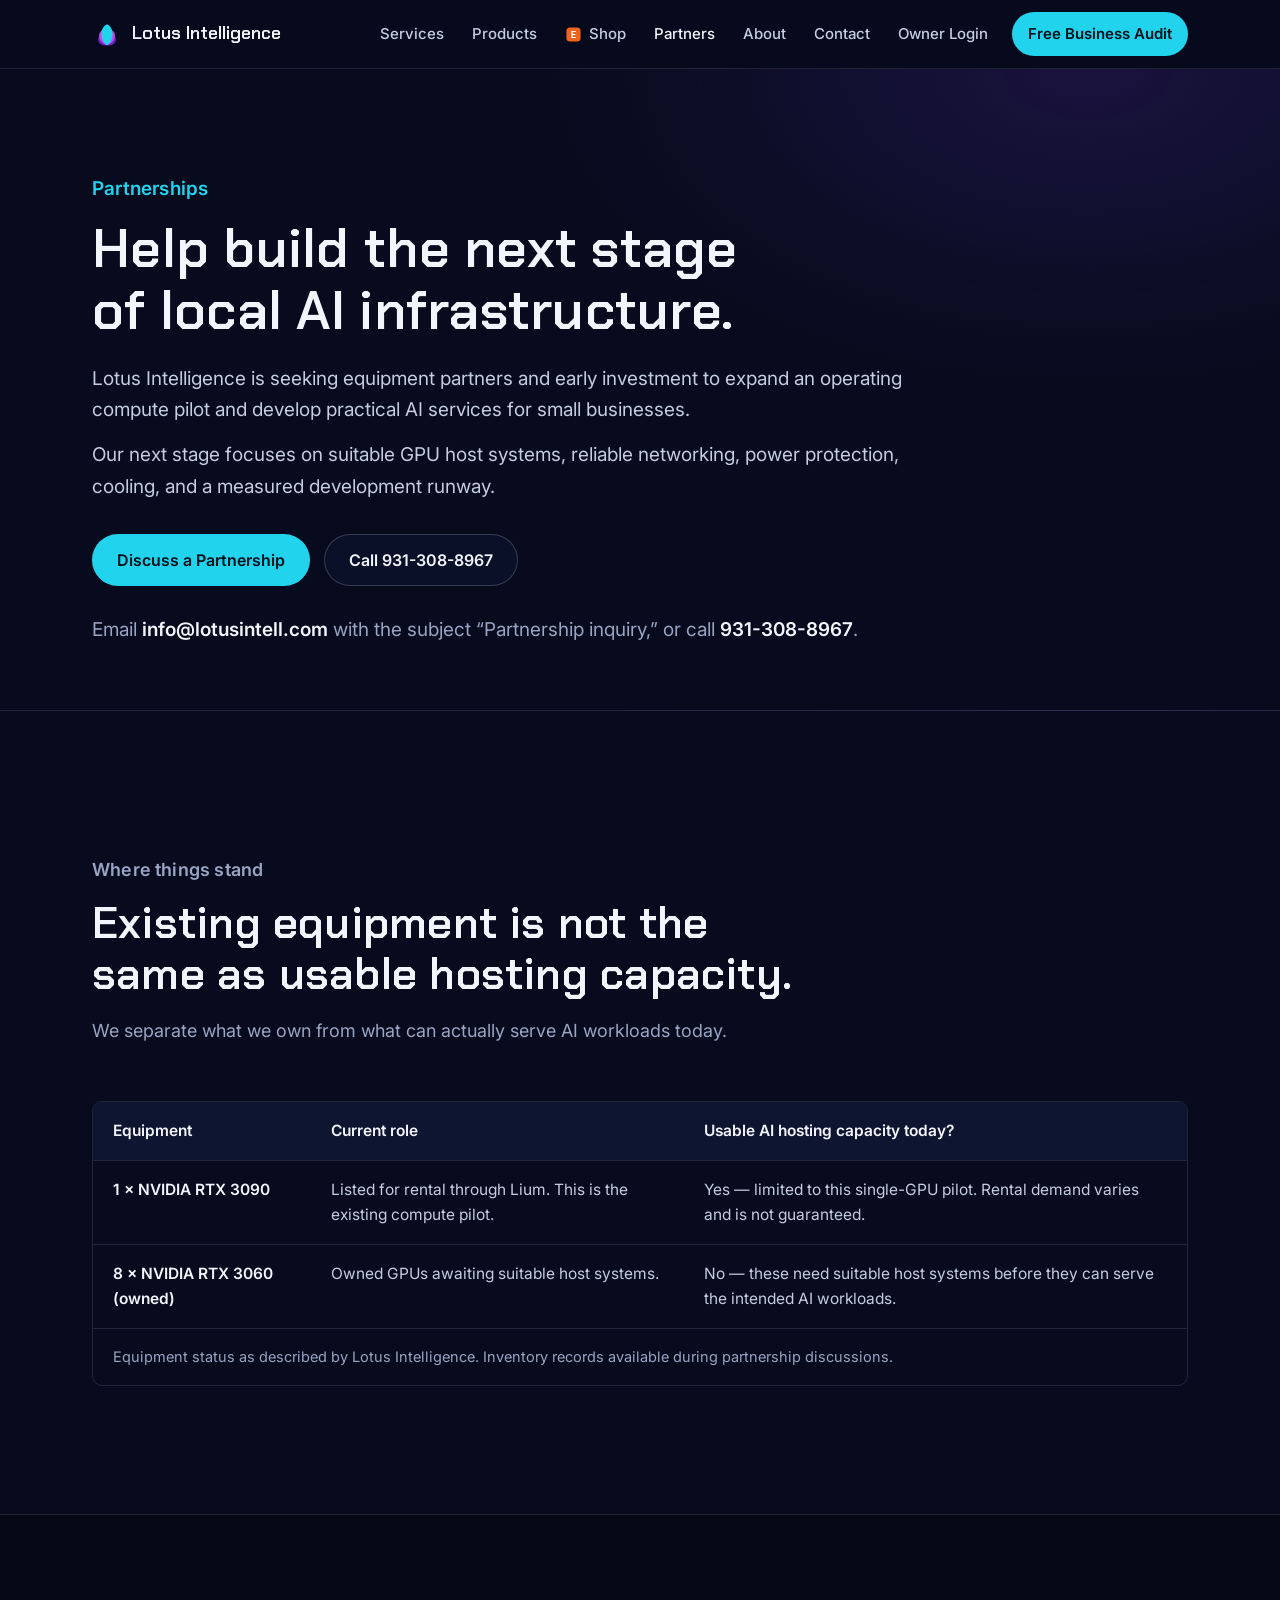
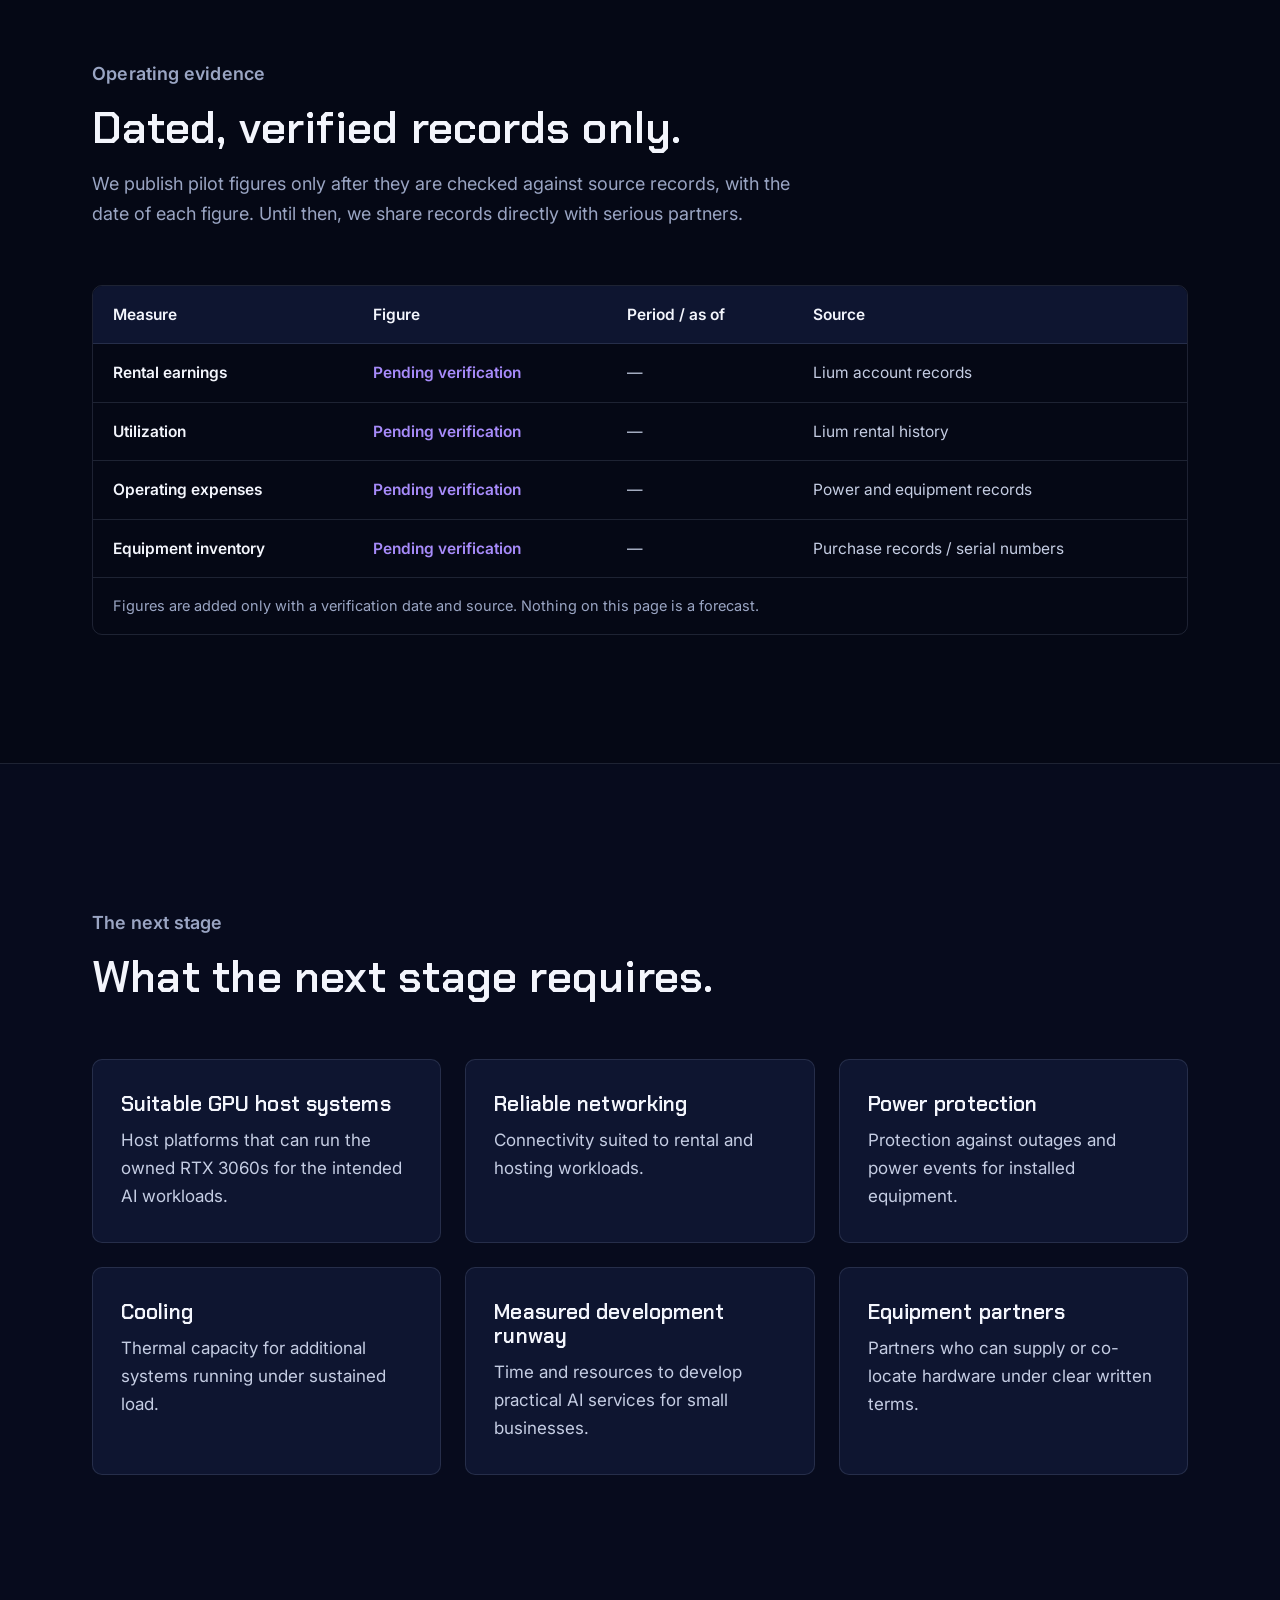
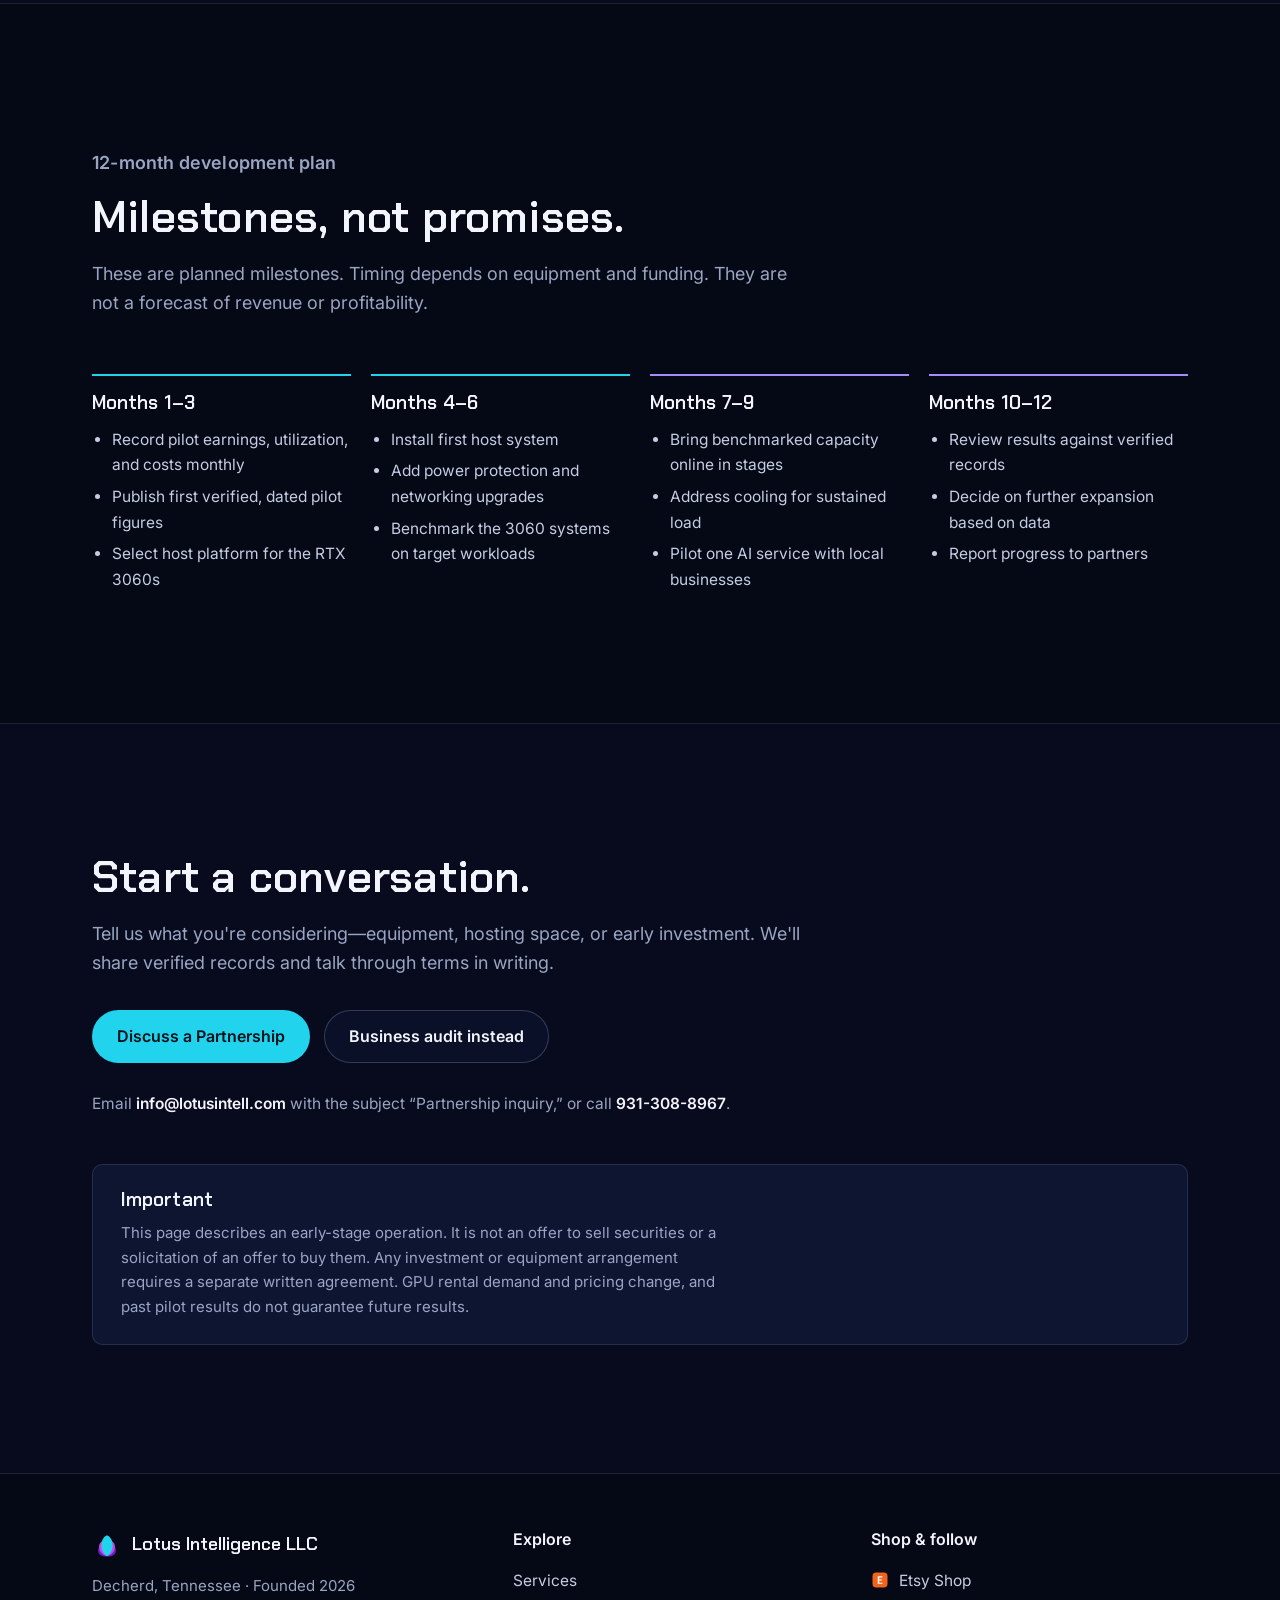
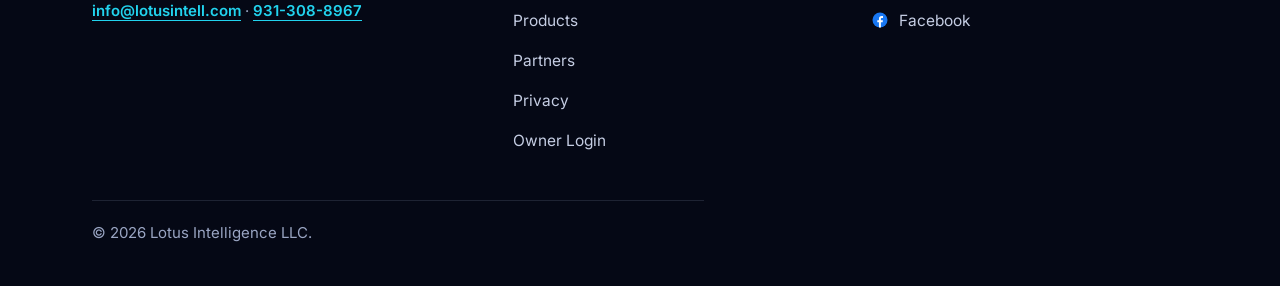
==== partners/index.html @ 81eaef46 "Redesign homepage around 'Local businesses. Connected intelligence.'; add /partners/ - New hero with" ====
<!DOCTYPE html>
<html lang="en" class="no-js">
<head>
<meta charset="UTF-8">
<meta name="viewport" content="width=device-width, initial-scale=1.0">
<title>Partnerships — Lotus Intelligence LLC</title>
<meta name="description" content="Lotus Intelligence is seeking equipment partners and early investment to expand an operating GPU compute pilot and develop practical AI services for small businesses.">
<link rel="canonical" href="https://lotusintell.com/partners/">
<meta name="theme-color" content="#070b1d">
<link rel="preconnect" href="https://fonts.googleapis.com">
<link rel="preconnect" href="https://fonts.gstatic.com" crossorigin>
<link href="https://fonts.googleapis.com/css2?family=Chakra+Petch:wght@500;600&family=Inter:wght@400;500;600&display=swap" rel="stylesheet">
<link rel="stylesheet" href="/assets/site.css">
<script>document.documentElement.classList.remove('no-js');</script>
</head>
<body>
<a class="skip" href="#main">Skip to content</a>
<!-- Icon & brand symbols (decorative; every use is paired with visible text) -->
<svg width="0" height="0" style="position:absolute" aria-hidden="true" focusable="false">
  <defs>
    <symbol id="lotusIconFilled" viewBox="0 0 40 40">
      <g transform="rotate(40 20 35)"><path d="M20,35 C12,31 12,21 20,19 C28,21 28,31 20,35 Z" fill="#6d28d9" opacity="0.85"/></g>
      <g transform="rotate(-40 20 35)"><path d="M20,35 C12,31 12,21 20,19 C28,21 28,31 20,35 Z" fill="#6d28d9" opacity="0.85"/></g>
      <g transform="rotate(18 20 35)"><path d="M20,35 C11,30 11,16 20,14 C29,16 29,30 20,35 Z" fill="#d946ef" opacity="0.92"/></g>
      <g transform="rotate(-18 20 35)"><path d="M20,35 C11,30 11,16 20,14 C29,16 29,30 20,35 Z" fill="#d946ef" opacity="0.92"/></g>
      <path d="M20,35 C10,29 10,11 20,7 C30,11 30,29 20,35 Z" fill="#22d3ee"/>
    </symbol>
    <symbol id="i-etsy" viewBox="0 0 24 24"><rect x="2" y="2" width="20" height="20" rx="5" fill="#F1641E"/><path d="M9 7h6.2v1.6H11v2.6h3.6v1.6H11v2.8h4.3V17H9z" fill="#fff"/></symbol>
    <symbol id="i-facebook" viewBox="0 0 24 24"><circle cx="12" cy="12" r="10" fill="#1877F2"/><path d="M13.2 21.9v-7h2.3l.4-2.7h-2.7v-1.7c0-.8.3-1.3 1.4-1.3H16V6.8c-.3 0-1.1-.1-2-.1-2 0-3.4 1.2-3.4 3.5v2H8.4v2.7h2.2v7z" fill="#fff"/></symbol>
    <symbol id="i-ext" viewBox="0 0 24 24"><path d="M14 4h6v6M20 4l-9 9M18 14v5a1 1 0 0 1-1 1H5a1 1 0 0 1-1-1V7a1 1 0 0 1 1-1h5" fill="none" stroke="currentColor" stroke-width="2" stroke-linecap="round" stroke-linejoin="round"/></symbol>
    <symbol id="i-trades" viewBox="0 0 24 24"><path d="M14.7 6.3a4 4 0 0 0-5.4 5.2L3 17.8 6.2 21l6.3-6.3a4 4 0 0 0 5.2-5.4l-2.6 2.6-2.4-.6-.6-2.4z"/></symbol>
    <symbol id="i-store" viewBox="0 0 24 24"><path d="M3 9l1.5-5h15L21 9M3 9h18M3 9a3 3 0 0 0 6 0 3 3 0 0 0 6 0 3 3 0 0 0 6 0M5 12v8h14v-8M10 20v-5h4v5"/></symbol>
    <symbol id="i-office" viewBox="0 0 24 24"><path d="M4 21V4h11v17M15 9h5v12M2 21h20M8 8h3M8 12h3M8 16h3"/></symbol>
    <symbol id="i-pulse" viewBox="0 0 24 24"><path d="M3 12h4l2-6 4 12 2-6h6"/></symbol>
  </defs>
</svg>

<header class="site-header">
  <div class="wrap nav">
    <a class="brand" href="/" aria-label="Lotus Intelligence home">
      <svg viewBox="0 0 40 40" aria-hidden="true"><use href="#lotusIconFilled"/></svg>
      <span>Lotus Intelligence</span>
    </a>
    <button class="nav-toggle" id="navToggle" type="button" aria-expanded="false" aria-controls="navLinks">
      <svg viewBox="0 0 24 24" aria-hidden="true"><path d="M4 7h16M4 12h16M4 17h16" stroke="currentColor" stroke-width="2" stroke-linecap="round"/></svg>
      <span class="sr-only">Menu</span>
    </button>
    <nav aria-label="Main navigation">
      <ul class="nav-links" id="navLinks">
        <li><a href="/#services">Services</a></li>
        <li><a href="/#products">Products</a></li>
        <li><a href="https://www.etsy.com/shop/LotusIntellTools" target="_blank" rel="noopener noreferrer"><svg aria-hidden="true"><use href="#i-etsy"/></svg>Shop<span class="sr-only"> on Etsy (opens in a new tab)</span></a></li>
        <li><a href="/partners/" aria-current="page">Partners</a></li>
        <li><a href="/#about">About</a></li>
        <li><a href="/#contact">Contact</a></li>
        <li><a href="https://portal.lotusintell.com/app/owner">Owner Login</a></li>
        <li><a class="nav-cta" href="/#contact">Free Business Audit</a></li>
      </ul>
    </nav>
  </div>
</header>

<main id="main">

<section class="page-hero" aria-labelledby="page-title">
  <div class="wrap">
    <p class="kicker">Partnerships</p>
    <h1 id="page-title">Help build the next stage of local AI infrastructure.</h1>
    <p>Lotus Intelligence is seeking equipment partners and early investment to expand an operating compute pilot and develop practical AI services for small businesses.</p>
    <p style="margin-top:14px;">Our next stage focuses on suitable GPU host systems, reliable networking, power protection, cooling, and a measured development runway.</p>
    <div class="hero-ctas">
      <a class="btn btn-primary" href="mailto:info@lotusintell.com?subject=Partnership%20inquiry">Discuss a Partnership</a>
      <a class="btn btn-secondary" href="tel:+19313088967">Call 931-308-8967</a>
    </div>
    <p class="contact-line">Email <strong>info@lotusintell.com</strong> with the subject “Partnership inquiry,” or call <strong>931-308-8967</strong>.</p>
  </div>
</section>

<section aria-labelledby="today-title">
  <div class="wrap">
    <div class="section-head">
      <p class="kicker">Where things stand</p>
      <h2 id="today-title">Existing equipment is not the same as usable hosting capacity.</h2>
      <p>We separate what we own from what can actually serve AI workloads today.</p>
    </div>
    <div class="table-wrap">
      <table>
        <caption>Equipment status as described by Lotus Intelligence. Inventory records available during partnership discussions.</caption>
        <thead>
          <tr><th scope="col">Equipment</th><th scope="col">Current role</th><th scope="col">Usable AI hosting capacity today?</th></tr>
        </thead>
        <tbody>
          <tr>
            <th scope="row">1 × NVIDIA RTX 3090</th>
            <td>Listed for rental through Lium. This is the existing compute pilot.</td>
            <td>Yes — limited to this single-GPU pilot. Rental demand varies and is not guaranteed.</td>
          </tr>
          <tr>
            <th scope="row">8 × NVIDIA RTX 3060 (owned)</th>
            <td>Owned GPUs awaiting suitable host systems.</td>
            <td>No — these need suitable host systems before they can serve the intended AI workloads.</td>
          </tr>
        </tbody>
      </table>
    </div>
  </div>
</section>

<section class="structure" aria-labelledby="evidence-title">
  <div class="wrap">
    <div class="section-head">
      <p class="kicker">Operating evidence</p>
      <h2 id="evidence-title">Dated, verified records only.</h2>
      <p>We publish pilot figures only after they are checked against source records, with the date of each figure. Until then, we share records directly with serious partners.</p>
    </div>
    <div class="table-wrap">
      <table>
        <caption>Figures are added only with a verification date and source. Nothing on this page is a forecast.</caption>
        <thead>
          <tr><th scope="col">Measure</th><th scope="col">Figure</th><th scope="col">Period / as of</th><th scope="col">Source</th></tr>
        </thead>
        <tbody>
          <!-- CJ: replace each "Pending verification" with a figure ONLY after checking it against the source record. Include the date. -->
          <tr><th scope="row">Rental earnings</th><td class="pending">Pending verification</td><td>—</td><td>Lium account records</td></tr>
          <tr><th scope="row">Utilization</th><td class="pending">Pending verification</td><td>—</td><td>Lium rental history</td></tr>
          <tr><th scope="row">Operating expenses</th><td class="pending">Pending verification</td><td>—</td><td>Power and equipment records</td></tr>
          <tr><th scope="row">Equipment inventory</th><td class="pending">Pending verification</td><td>—</td><td>Purchase records / serial numbers</td></tr>
        </tbody>
      </table>
    </div>
  </div>
</section>

<section aria-labelledby="needs-title">
  <div class="wrap">
    <div class="section-head">
      <p class="kicker">The next stage</p>
      <h2 id="needs-title">What the next stage requires.</h2>
    </div>
    <div class="grid-3">
      <article class="card"><h3>Suitable GPU host systems</h3><p>Host platforms that can run the owned RTX 3060s for the intended AI workloads.</p></article>
      <article class="card"><h3>Reliable networking</h3><p>Connectivity suited to rental and hosting workloads.</p></article>
      <article class="card"><h3>Power protection</h3><p>Protection against outages and power events for installed equipment.</p></article>
      <article class="card"><h3>Cooling</h3><p>Thermal capacity for additional systems running under sustained load.</p></article>
      <article class="card"><h3>Measured development runway</h3><p>Time and resources to develop practical AI services for small businesses.</p></article>
      <article class="card"><h3>Equipment partners</h3><p>Partners who can supply or co-locate hardware under clear written terms.</p></article>
    </div>
  </div>
</section>

<section class="structure" aria-labelledby="plan-title">
  <div class="wrap">
    <div class="section-head">
      <p class="kicker">12-month development plan</p>
      <h2 id="plan-title">Milestones, not promises.</h2>
      <p>These are planned milestones. Timing depends on equipment and funding. They are not a forecast of revenue or profitability.</p>
    </div>
    <ol class="milestones">
      <li><h3>Months 1–3</h3><ul><li>Record pilot earnings, utilization, and costs monthly</li><li>Publish first verified, dated pilot figures</li><li>Select host platform for the RTX 3060s</li></ul></li>
      <li><h3>Months 4–6</h3><ul><li>Install first host system</li><li>Add power protection and networking upgrades</li><li>Benchmark the 3060 systems on target workloads</li></ul></li>
      <li><h3>Months 7–9</h3><ul><li>Bring benchmarked capacity online in stages</li><li>Address cooling for sustained load</li><li>Pilot one AI service with local businesses</li></ul></li>
      <li><h3>Months 10–12</h3><ul><li>Review results against verified records</li><li>Decide on further expansion based on data</li><li>Report progress to partners</li></ul></li>
    </ol>
  </div>
</section>

<section aria-labelledby="talk-title">
  <div class="wrap">
    <div class="section-head" style="margin-bottom:32px;">
      <h2 id="talk-title">Start a conversation.</h2>
      <p>Tell us what you're considering—equipment, hosting space, or early investment. We'll share verified records and talk through terms in writing.</p>
    </div>
    <div class="hero-ctas">
      <a class="btn btn-primary" href="mailto:info@lotusintell.com?subject=Partnership%20inquiry">Discuss a Partnership</a>
      <a class="btn btn-secondary" href="/#contact">Business audit instead</a>
    </div>
    <p class="contact-line">Email <strong>info@lotusintell.com</strong> with the subject “Partnership inquiry,” or call <strong>931-308-8967</strong>.</p>
    <div class="disclaimer" style="margin-top:48px;">
      <h2>Important</h2>
      <p>This page describes an early-stage operation. It is not an offer to sell securities or a solicitation of an offer to buy them. Any investment or equipment arrangement requires a separate written agreement. GPU rental demand and pricing change, and past pilot results do not guarantee future results.</p>
    </div>
  </div>
</section>

</main>

<footer class="site-footer">
  <div class="wrap">
    <div class="footer-grid">
      <div>
        <a class="brand" href="/"><svg viewBox="0 0 40 40" aria-hidden="true"><use href="#lotusIconFilled"/></svg><span>Lotus Intelligence LLC</span></a>
        <p style="margin-top:14px;">Decherd, Tennessee · Founded 2026</p>
        <p><a href="mailto:info@lotusintell.com" class="text-link">info@lotusintell.com</a> · <a href="tel:+19313088967" class="text-link">931-308-8967</a></p>
      </div>
      <nav aria-labelledby="footer-explore">
        <h2 id="footer-explore">Explore</h2>
        <ul>
          <li><a href="/#services">Services</a></li>
          <li><a href="/products/">Products</a></li>
          <li><a href="/partners/">Partners</a></li>
          <li><a href="/privacy">Privacy</a></li>
          <li><a href="https://portal.lotusintell.com/app/owner">Owner Login</a></li>
        </ul>
      </nav>
      <nav aria-labelledby="footer-follow">
        <h2 id="footer-follow">Shop &amp; follow</h2>
        <ul>
          <li><a href="https://www.etsy.com/shop/LotusIntellTools" target="_blank" rel="noopener noreferrer"><svg aria-hidden="true"><use href="#i-etsy"/></svg>Etsy Shop<span class="sr-only"> (opens in a new tab)</span></a></li>
          <li><a href="https://www.facebook.com/profile.php?id=61593342792239" target="_blank" rel="noopener noreferrer"><svg aria-hidden="true"><use href="#i-facebook"/></svg>Facebook<span class="sr-only"> (opens in a new tab)</span></a></li>
        </ul>
      </nav>
    </div>
    <p class="footer-base">© 2026 Lotus Intelligence LLC.</p>
  </div>
</footer>

<script src="/assets/site.js" defer></script>
</body>
</html>
---- assets/site.css ----
/* Lotus Intelligence — shared styles for the 2026-11 "Connected intelligence" redesign.
   Used by / and /partners/. Other pages keep their own styles. */

:root{
  --bg:        #070b1d;   /* midnight navy */
  --bg-deep:   #050815;
  --panel:     #0e1530;
  --panel-2:   #121b3b;
  --line:      rgba(185,198,235,0.14);
  --line-2:    rgba(185,198,235,0.24);
  --white:     #f3f5fc;
  --text:      #c5cde3;
  --muted:     #9aa5c3;   /* >= 4.5:1 on --bg */
  --cyan:      #22d3ee;
  --cyan-soft: rgba(34,211,238,0.55);
  --violet:    #a78bfa;
  --violet-d:  #7c3aed;
  --ok:        #34d399;
  --err:       #fca5a5;

  --display: 'Chakra Petch', system-ui, sans-serif;
  --body: 'Inter', system-ui, -apple-system, 'Segoe UI', sans-serif;
  --radius: 10px;
  --wrap: 1160px;
  color-scheme: dark;
}

*,*::before,*::after{box-sizing:border-box;}
*{margin:0; padding:0;}
html{scroll-behavior:smooth; -webkit-text-size-adjust:100%;}
@media (prefers-reduced-motion: reduce){ html{scroll-behavior:auto;} }
body{
  background:var(--bg); color:var(--text); font-family:var(--body);
  font-size:17px; line-height:1.65; -webkit-font-smoothing:antialiased; overflow-x:hidden;
}
img,svg{display:block; max-width:100%;}
a{color:inherit;}
h1,h2,h3{font-family:var(--display); color:var(--white); font-weight:600; line-height:1.15; letter-spacing:0.005em;}
h2{font-size:clamp(30px,4vw,44px);}
h3{font-size:21px;}
p{max-width:68ch;}
::selection{background:var(--violet-d); color:#fff;}

.wrap{max-width:var(--wrap); margin:0 auto; padding:0 32px;}
@media (max-width:720px){ .wrap{padding:0 20px;} body{font-size:16px;} }
section{padding:128px 0; position:relative;}
@media (max-width:720px){ section{padding:88px 0;} }
.anchor{display:block; height:0;}
section, .anchor, [id]{scroll-margin-top:84px;}

.sr-only{position:absolute!important; width:1px; height:1px; padding:0; margin:-1px; overflow:hidden; clip:rect(0,0,0,0); white-space:nowrap; border:0;}
.skip{position:absolute; left:16px; top:-60px; z-index:200; background:var(--white); color:var(--bg); padding:12px 18px; border-radius:8px; font-weight:600; text-decoration:none;}
.skip:focus{top:12px;}

/* Visible keyboard focus everywhere */
:focus-visible{outline:2px solid var(--cyan); outline-offset:3px; border-radius:4px;}

.kicker{font-size:15px; font-weight:600; color:var(--cyan); margin-bottom:14px; letter-spacing:0.01em;}
.section-head{max-width:720px; margin-bottom:56px;}
.section-head p{color:var(--muted); margin-top:16px; font-size:18px;}

/* ---------- Buttons & links ---------- */
.btn{
  display:inline-flex; align-items:center; justify-content:center; gap:10px;
  min-height:48px; padding:12px 24px; border-radius:999px; font-weight:600; font-size:16px;
  text-decoration:none; cursor:pointer; border:1px solid transparent; font-family:var(--body);
  transition:background-color .2s, border-color .2s, color .2s, transform .2s;
}
.btn-primary{background:var(--cyan); color:#04121a;}
.btn-primary:hover{background:#67e8f9;}
.btn-secondary{border-color:var(--line-2); color:var(--white); background:rgba(14,21,48,0.6);}
.btn-secondary:hover{border-color:var(--violet); color:#fff;}
.btn svg{width:20px; height:20px; flex-shrink:0;}
.text-link{color:var(--cyan); font-weight:600; text-underline-offset:4px;}
.text-link:hover{color:#67e8f9;}

/* ---------- Header ---------- */
.site-header{position:sticky; top:0; z-index:100; background:rgba(7,11,29,0.88); backdrop-filter:blur(12px); border-bottom:1px solid var(--line);}
.nav{display:flex; align-items:center; justify-content:space-between; gap:20px; min-height:68px;}
.brand{display:flex; align-items:center; gap:10px; text-decoration:none; color:var(--white); font-family:var(--display); font-size:18px; font-weight:600;}
.brand svg{width:30px; height:30px;}
.nav-links{display:flex; align-items:center; gap:4px; list-style:none;}
.nav-links a{display:inline-flex; align-items:center; gap:7px; min-height:44px; padding:8px 12px; border-radius:8px; color:var(--text); text-decoration:none; font-size:15px; font-weight:500;}
.nav-links a:hover{color:var(--white); background:rgba(185,198,235,0.07);}
.nav-links a[aria-current="page"]{color:var(--white);}
.nav-links svg{width:17px; height:17px;}
.nav-links .nav-cta{background:var(--cyan); color:#04121a; margin-left:8px; padding:8px 16px; border-radius:999px; font-weight:600;}
.nav-links .nav-cta:hover{background:#67e8f9; color:#04121a;}
.nav-toggle{display:none; align-items:center; justify-content:center; width:48px; height:48px; background:none; border:1px solid var(--line-2); border-radius:10px; color:var(--white); cursor:pointer;}
.nav-toggle svg{width:22px; height:22px;}
@media (max-width:1120px){
  .nav{gap:0;}
  .nav-toggle{display:inline-flex; margin-left:auto;}
  .nav-links{display:none; position:absolute; left:0; right:0; top:100%; flex-direction:column; align-items:stretch; gap:2px; padding:12px 20px 20px; background:var(--bg); border-bottom:1px solid var(--line);}
  .nav-links.open{display:flex;}
  .nav-links a{padding:12px 12px; font-size:17px;}
  .nav-links .nav-cta{margin:8px 0 0; justify-content:center;}
  /* No-JS fallback: show the menu inline so every link stays reachable */
  .no-js .nav{flex-wrap:wrap; padding-bottom:10px;}
  .no-js .nav-links{display:flex; position:static; flex-direction:row; flex-wrap:wrap; padding:0; border:0; background:none;}
  .no-js .nav-toggle{display:none;}
}

/* ---------- Hero ---------- */
.hero{padding:0; min-height:min(88vh,56vw,860px); display:flex; align-items:center; overflow:hidden; isolation:isolate;}
.hero-art{position:absolute; inset:0; z-index:-2;}
.hero-art img{width:100%; height:100%; object-fit:cover; object-position:85% 50%;}
.hero > .wrap{width:100%;}
.hero::after{ /* readability scrim, independent of the artwork */
  content:''; position:absolute; inset:0; z-index:-1;
  background:linear-gradient(90deg, rgba(7,11,29,0.97) 0%, rgba(7,11,29,0.9) 34%, rgba(7,11,29,0.55) 50%, rgba(7,11,29,0) 68%),
             linear-gradient(0deg, var(--bg) 0%, rgba(7,11,29,0) 22%);
}
.hero-content{padding:120px 0 110px; max-width:560px;}
.hero .kicker{color:var(--text); font-weight:500;}
.hero h1{font-size:clamp(40px,4.8vw,62px); margin-bottom:24px;}
.hero h1 span{display:block;}
.hero h1 .accent{color:var(--cyan);}
.hero .lead{font-size:19px; color:var(--text); margin-bottom:36px; max-width:500px;}
.hero-ctas{display:flex; flex-wrap:wrap; gap:14px; margin-bottom:28px;}
.hero .support{color:var(--muted); font-size:15px;}
.art-note{position:absolute; right:20px; bottom:14px; font-size:12.5px; color:rgba(197,205,227,0.75);}
@media (max-width:820px){
  .hero{flex-direction:column; align-items:stretch; min-height:0;}
  .hero-art{position:relative; height:52vw; min-height:220px; order:-1;}
  .hero-art img{object-position:72% 50%;}
  .hero::after{background:linear-gradient(0deg, var(--bg) 0%, rgba(7,11,29,0) 40%); top:0; bottom:auto; height:52vw; min-height:220px;}
  .hero-content{padding:24px 0 72px;}
  .art-note{top:calc(max(52vw,220px) - 30px); bottom:auto;}
}

/* ---------- Connected business experience ---------- */
.connected{background:linear-gradient(180deg, var(--bg) 0%, var(--bg-deep) 50%, var(--bg) 100%);}
.example-note{display:inline-flex; gap:8px; align-items:center; font-size:14.5px; color:var(--muted); border:1px solid var(--line); border-radius:999px; padding:6px 14px; margin-top:18px;}
.connected-grid{display:grid; grid-template-columns:1.05fr 0.95fr; gap:64px; align-items:start;}
.net-wrap{position:sticky; top:calc(50vh - 260px);}
.net{width:100%; max-width:560px; margin:0 auto; height:auto;}
.net .track{fill:none; stroke:rgba(34,211,238,0.12); stroke-width:2;}
.net .link{fill:none; stroke:var(--cyan); stroke-width:2.5; stroke-linecap:round; stroke-dasharray:1; stroke-dashoffset:0; opacity:.7;}
.net .ring-link{stroke:var(--violet); stroke-dasharray:1; opacity:.55;}
.net .node-bg{fill:var(--panel-2); stroke:var(--cyan-soft); stroke-width:2;}
.net .node-icon{fill:none; stroke:var(--white); stroke-width:2; stroke-linecap:round; stroke-linejoin:round;}
.net .node-label{fill:var(--text); font-family:var(--body); font-size:15px; font-weight:500; text-anchor:middle;}
.net .hub-bg{fill:#0b1230; stroke:var(--violet); stroke-width:2;}
.net .spark{fill:#e0fbff; opacity:0;}
.net-caption{text-align:center; color:var(--muted); font-size:14px; margin-top:14px;}

.steps{list-style:none; position:relative;}
.step{min-height:62vh; display:flex; flex-direction:column; justify-content:center; padding:24px 0;}
.step:first-child{min-height:44vh;}
.step:last-child{min-height:56vh;}
.step-node{display:none;}
.step-service{display:block; font-size:14.5px; font-weight:600; color:var(--violet); margin-bottom:8px;}
.step h3{font-size:clamp(24px,2.6vw,32px); margin-bottom:12px;}
.step p{color:var(--text); font-size:18px;}
.step-body{transition:opacity .6s ease, transform .6s ease;}

/* Animated state — only applied when JS runs AND reduced motion is not requested.
   Without the .anim class every connection, node and description is shown complete. */
.anim .net .link{stroke-dashoffset:1; transition:stroke-dashoffset .9s cubic-bezier(.45,.05,.3,1);}
.anim .net .is-on .link{stroke-dashoffset:0;}
.anim .net .node-bg{stroke:rgba(185,198,235,0.28); fill:var(--panel); transition:stroke .5s ease .75s, fill .5s ease .75s;}
.anim .net .node-icon{stroke:var(--muted); transition:stroke .5s ease .75s;}
.anim .net .is-on .node-bg{stroke:var(--cyan); fill:var(--panel-2);}
.anim .net .is-on .node-icon{stroke:var(--white);}
.anim .step .step-body{opacity:.18; transform:translateY(18px); transition-delay:.15s;}
.anim .step.is-on .step-body{opacity:1; transform:none;}

@media (max-width:900px){
  .connected-grid{grid-template-columns:1fr; gap:0;}
  .net-wrap{display:none;}
  .steps{padding-left:58px; margin-top:8px;}
  .steps::before{ /* the hub */
    content:''; position:absolute; left:6px; top:-6px; width:30px; height:30px; border-radius:50%;
    background:#0b1230 url("data:image/svg+xml,%3Csvg xmlns='http://www.w3.org/2000/svg' viewBox='0 0 40 40'%3E%3Cpath d='M20,35 C10,29 10,11 20,7 C30,11 30,29 20,35 Z' fill='%2322d3ee'/%3E%3C/svg%3E") center/16px no-repeat;
    border:2px solid var(--violet);
  }
  .step, .step:first-child, .step:last-child{min-height:0; padding:40px 0 40px; position:relative;}
  .step::before{ /* vertical connection */
    content:''; position:absolute; left:-37px; top:0; bottom:0; width:2px; background:var(--cyan); opacity:.7; transform-origin:top;
  }
  .step-node{display:flex; position:absolute; left:-56px; top:40px; width:40px; height:40px; border-radius:50%; align-items:center; justify-content:center; background:var(--panel-2); border:2px solid var(--cyan);}
  .step-node svg{width:20px; height:20px; fill:none; stroke:var(--white); stroke-width:2; stroke-linecap:round; stroke-linejoin:round;}
  .anim .step::before{transform:scaleY(0); transition:transform .8s ease;}
  .anim .step.is-on::before{transform:scaleY(1);}
  .anim .step-node{border-color:rgba(185,198,235,0.28); transition:border-color .4s ease .5s;}
  .anim .step.is-on .step-node{border-color:var(--cyan);}
}

/* ---------- Cards & grids ---------- */
.grid-4{display:grid; grid-template-columns:repeat(4,1fr); gap:20px;}
.grid-3{display:grid; grid-template-columns:repeat(3,1fr); gap:24px;}
.grid-2{display:grid; grid-template-columns:repeat(2,1fr); gap:24px;}
@media (max-width:1000px){ .grid-4{grid-template-columns:repeat(2,1fr);} .grid-3{grid-template-columns:1fr;} }
@media (max-width:640px){ .grid-4, .grid-2{grid-template-columns:1fr;} }
.card{background:var(--panel); border:1px solid var(--line); border-radius:var(--radius); padding:32px 28px;}
.card h3{margin-bottom:10px;}
.card p{color:var(--text);}
.card ul{list-style:none; margin-top:16px; color:var(--text); font-size:15.5px;}
.card li{padding:6px 0 6px 20px; position:relative;}
.card li::before{content:''; position:absolute; left:2px; top:16px; width:8px; height:2px; background:var(--cyan);}
.card .meta{margin-top:20px; padding-top:16px; border-top:1px solid var(--line); color:var(--muted); font-size:14.5px;}
.status{display:inline-block; align-self:flex-start; font-size:13.5px; font-weight:600; border-radius:999px; padding:4px 12px; margin-bottom:16px; border:1px solid;}
.status.now{color:var(--ok); border-color:rgba(52,211,153,0.45);}
.status.pilot{color:var(--cyan); border-color:rgba(34,211,238,0.45);}
.status.dev{color:var(--violet); border-color:rgba(167,139,250,0.45);}
.card .actions{display:flex; flex-wrap:wrap; gap:12px; margin-top:24px;}

/* ---------- Structure band ---------- */
.structure{background:var(--bg-deep); border-top:1px solid var(--line); border-bottom:1px solid var(--line);}

/* ---------- Products ---------- */
.product-card{display:flex; flex-direction:column;}
.product-card .actions{margin-top:auto; padding-top:24px;}
.chips{display:flex; flex-wrap:wrap; gap:8px; margin-top:18px;}
.chip{font-size:14px; color:var(--text); border:1px solid var(--line-2); border-radius:999px; padding:4px 12px;}

/* ---------- LotiE ---------- */
.lotie-grid{display:grid; grid-template-columns:0.8fr 1.2fr; gap:64px; align-items:center;}
@media (max-width:900px){ .lotie-grid{grid-template-columns:1fr; gap:36px;} }
.lotie-mark{width:220px; height:220px; margin:0 auto; border-radius:50%; border:1px solid rgba(167,139,250,0.4); display:flex; align-items:center; justify-content:center; background:radial-gradient(circle at 50% 45%, rgba(124,58,237,0.28), rgba(7,11,29,0) 70%);}
.lotie-mark svg{width:96px; height:96px;}
.cap-list{list-style:none; display:grid; grid-template-columns:1fr 1fr; gap:16px; margin-top:28px;}
@media (max-width:600px){ .cap-list{grid-template-columns:1fr;} }
.cap-list li{border:1px solid var(--line); border-radius:var(--radius); padding:18px 20px; background:var(--panel);}
.cap-list b{display:block; color:var(--white); font-size:16.5px; margin-bottom:4px;}
.cap-list span{color:var(--text); font-size:15.5px;}
.fine{color:var(--muted); font-size:15px; margin-top:20px;}

/* ---------- About ---------- */
.about-grid{display:grid; grid-template-columns:1fr 1fr; gap:64px; align-items:start;}
@media (max-width:900px){ .about-grid{grid-template-columns:1fr; gap:24px;} }
.about-grid p{margin-bottom:18px;}
.facts{display:grid; grid-template-columns:repeat(3,1fr); gap:20px; margin-top:28px; list-style:none;}
.facts li{border-top:1px solid var(--line-2); padding-top:12px;}
.facts b{display:block; color:var(--white); font-family:var(--display); font-size:22px;}
.facts span{color:var(--muted); font-size:14.5px;}

/* ---------- Partner band ---------- */
.partner-band{background:linear-gradient(135deg, #0c1233 0%, #120f36 60%, #0b1230 100%); border-top:1px solid var(--line); border-bottom:1px solid var(--line);}
.partner-band .wrap{display:grid; grid-template-columns:1.3fr 0.7fr; gap:48px; align-items:center;}
@media (max-width:900px){ .partner-band .wrap{grid-template-columns:1fr; gap:28px;} }
.partner-band p{margin-top:16px;}

/* ---------- Contact / form (form markup & behavior unchanged from v8) ---------- */
.contact-grid{display:grid; grid-template-columns:1.5fr 0.8fr; gap:56px; align-items:start;}
@media (max-width:960px){ .contact-grid{grid-template-columns:1fr;} }
.audit-form fieldset{border:none; margin:0 0 32px;}
.audit-form legend{color:var(--white); font-family:var(--display); font-size:19px; font-weight:600; width:100%; padding-bottom:10px; margin-bottom:18px; border-bottom:1px solid var(--line);}
.audit-form legend .optional{font-family:var(--body); font-size:14.5px;}
.field{margin-bottom:18px;}
.field label{display:block; font-size:15px; font-weight:500; color:var(--white); margin-bottom:8px;}
.field .optional, .optional{color:var(--muted); font-weight:400;}
.field input, .field textarea{width:100%; min-height:48px; background:var(--panel); border:1px solid var(--line-2); border-radius:8px; color:var(--white); padding:12px 14px; font:16px var(--body);}
.field input:focus-visible, .field textarea:focus-visible{outline:2px solid var(--cyan); outline-offset:1px; border-color:var(--cyan);}
.field-grid{display:grid; grid-template-columns:1fr 1fr; gap:0 20px;}
@media (max-width:600px){ .field-grid{grid-template-columns:1fr;} }
.check-grid{display:grid; grid-template-columns:1fr 1fr; gap:4px 20px;}
@media (max-width:600px){ .check-grid{grid-template-columns:1fr;} }
.check-item{display:flex; align-items:center; gap:12px; min-height:44px; font-size:15.5px; cursor:pointer;}
.check-item input, .consent-box input{width:20px; height:20px; accent-color:var(--cyan); flex-shrink:0;}
.consent-box{border:1px solid var(--line-2); background:var(--panel); border-radius:var(--radius); padding:18px 20px;}
.consent-box label{display:flex; gap:14px; align-items:flex-start; font-size:15px; cursor:pointer;}
.consent-box input{margin-top:3px;}
.fine-print{font-size:13.5px; line-height:1.6; color:var(--muted); margin-top:16px;}
.form-actions{display:flex; gap:14px; flex-wrap:wrap; align-items:center;}
.field-note{margin-top:16px; font-size:15.5px; font-weight:500; min-height:1.6em;}
.field-note.is-ok{color:var(--ok);}
.field-note.is-err{color:var(--err);}
.field-note.is-busy{color:var(--muted);}
.print-signature{display:none;}

.contact-card{background:var(--panel); border:1px solid var(--line); border-radius:var(--radius); padding:28px; position:sticky; top:96px;}
.contact-card h3{margin-bottom:18px;}
.info-line{display:flex; gap:14px; margin-bottom:18px;}
.info-line svg{width:20px; height:20px; flex-shrink:0; margin-top:3px; color:var(--cyan);}
.info-line b{display:block; color:var(--white); font-size:15.5px;}
.info-line span, .info-line a{font-size:15.5px; color:var(--text);}
.social-link{display:flex; align-items:center; gap:12px; min-height:48px; margin-top:8px; padding:10px 16px; border:1px solid var(--line-2); border-radius:999px; text-decoration:none; color:var(--white); font-weight:600; font-size:15.5px;}
.social-link:hover{border-color:var(--cyan);}
.social-link svg{width:22px; height:22px; flex-shrink:0;}

/* ---------- Footer ---------- */
.site-footer{background:var(--bg-deep); border-top:1px solid var(--line); padding:56px 0 40px;}
.footer-grid{display:grid; grid-template-columns:1.2fr 1fr 1fr; gap:40px;}
@media (max-width:820px){ .footer-grid{grid-template-columns:1fr;} }
.site-footer h2{font-size:16px; color:var(--white); margin-bottom:12px; font-family:var(--body); font-weight:600;}
.site-footer ul{list-style:none;}
.site-footer li a{display:inline-flex; align-items:center; gap:10px; min-height:40px; color:var(--text); text-decoration:none; font-size:15.5px;}
.site-footer li a:hover{color:var(--white); text-decoration:underline; text-underline-offset:4px;}
.site-footer li svg{width:18px; height:18px;}
.site-footer p{color:var(--muted); font-size:15px;}
.footer-base{margin-top:40px; padding-top:20px; border-top:1px solid var(--line); color:var(--muted); font-size:14px;}

/* ---------- Partner page ---------- */
.page-hero{padding:104px 0 64px; border-bottom:1px solid var(--line); background:radial-gradient(ellipse 60% 70% at 85% 0%, rgba(124,58,237,0.16), transparent 70%), var(--bg);}
.page-hero h1{font-size:clamp(34px,4.6vw,54px); max-width:20ch; margin-bottom:20px;}
.page-hero p{font-size:19px;}
.page-hero .hero-ctas{margin-top:32px;}
.contact-line{color:var(--muted); font-size:15.5px; margin-top:18px;}
.contact-line strong{color:var(--white); font-weight:600; user-select:all;}
.table-wrap{overflow-x:auto; border:1px solid var(--line); border-radius:var(--radius);}
table{width:100%; border-collapse:collapse; font-size:15.5px; min-width:620px;}
caption{text-align:left; padding:16px 20px; color:var(--muted); font-size:14.5px; caption-side:bottom; border-top:1px solid var(--line);}
th, td{text-align:left; padding:16px 20px; border-bottom:1px solid var(--line); vertical-align:top;}
thead th{color:var(--white); background:var(--panel); font-weight:600;}
tbody th{color:var(--white); font-weight:600;}
tbody tr:last-child th, tbody tr:last-child td{border-bottom:0;}
.pending{color:var(--violet); font-weight:600;}
.milestones{list-style:none; display:grid; grid-template-columns:repeat(4,1fr); gap:20px; counter-reset:m;}
@media (max-width:1000px){ .milestones{grid-template-columns:1fr 1fr;} }
@media (max-width:640px){ .milestones{grid-template-columns:1fr;} }
.milestones li{border-top:2px solid var(--cyan); padding-top:16px;}
.milestones li:nth-child(n+3){border-color:var(--violet);}
.milestones h3{font-size:19px; margin-bottom:10px;}
.milestones ul{list-style:disc; padding-left:20px; font-size:15.5px;}
.milestones ul li{border:0; padding:3px 0;}
.disclaimer{border:1px solid var(--line); border-radius:var(--radius); padding:24px 28px; background:var(--panel); color:var(--muted); font-size:15px;}
.disclaimer h2{font-size:19px; margin-bottom:10px;}

/* ---------- Print: audit form only (behavior preserved from v8) ---------- */
@media print{
  .site-header, .hero, .connected, #services, .structure, #products, #lotie, #about, .partner-band, .site-footer, .contact-card, .form-actions, .field-note, .skip{display:none !important;}
  body{background:#fff !important; color:#000 !important;}
  #contact{padding:12px 0 !important;}
  #contact *{color:#000 !important; background:transparent !important; box-shadow:none !important;}
  .field input, .field textarea{border:1px solid #000 !important;}
  .contact-grid{display:block !important;}
  .print-signature{display:block !important; margin-top:30px; font-size:13px;}
  .print-signature .sig-line{display:inline-block; width:260px; border-bottom:1px solid #000; margin:0 10px;}
}
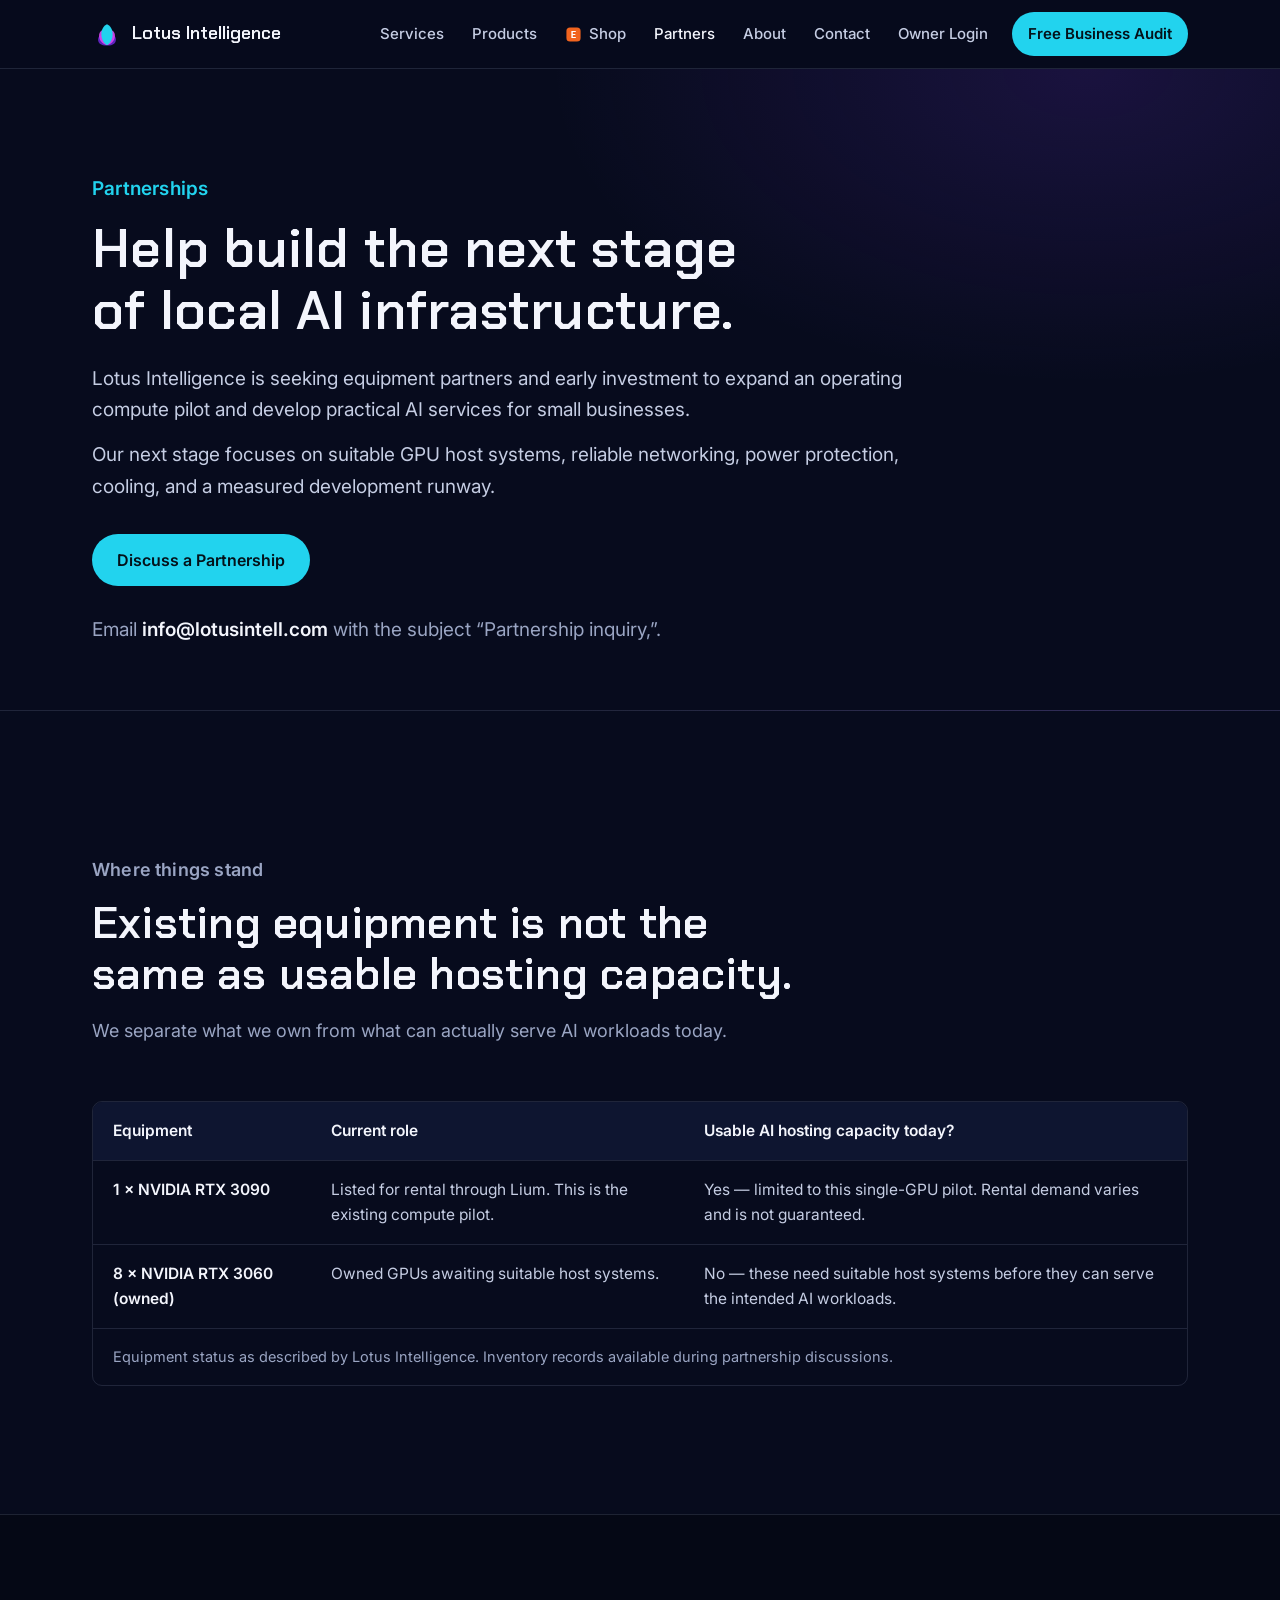
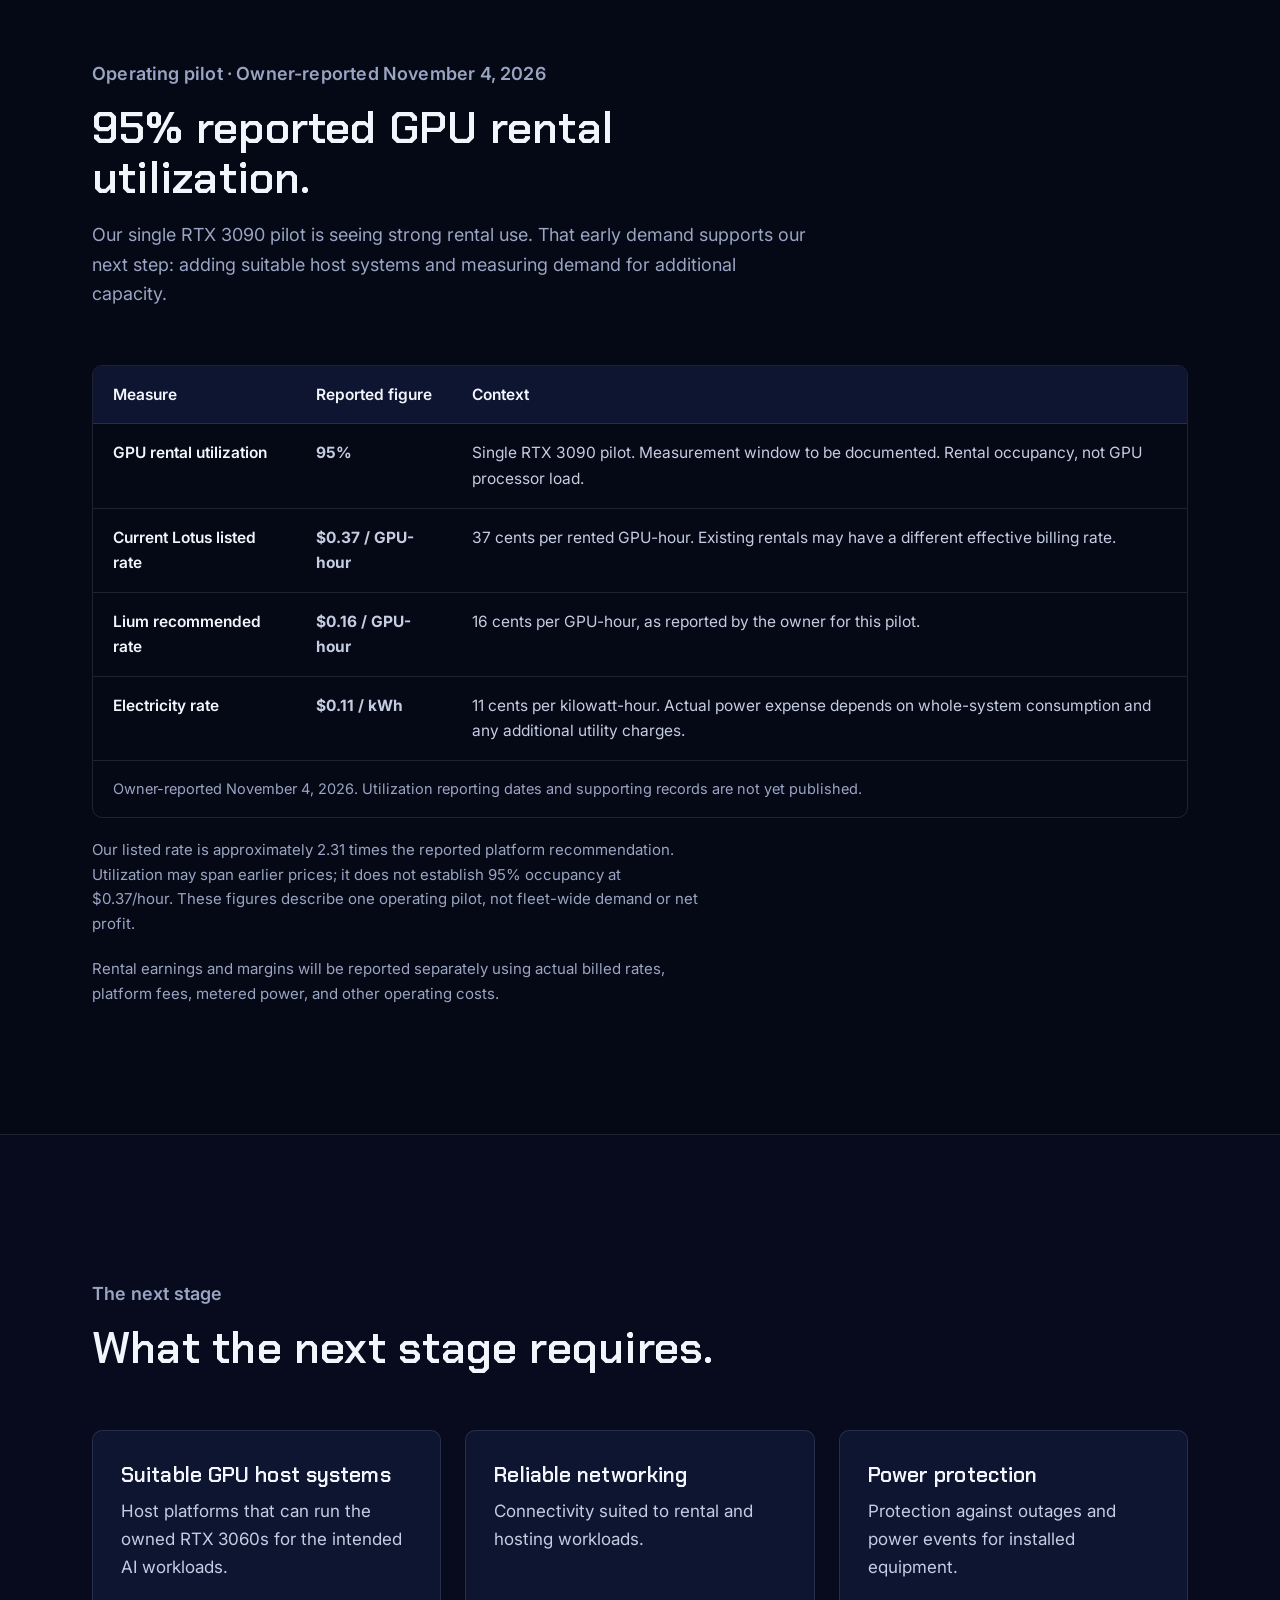
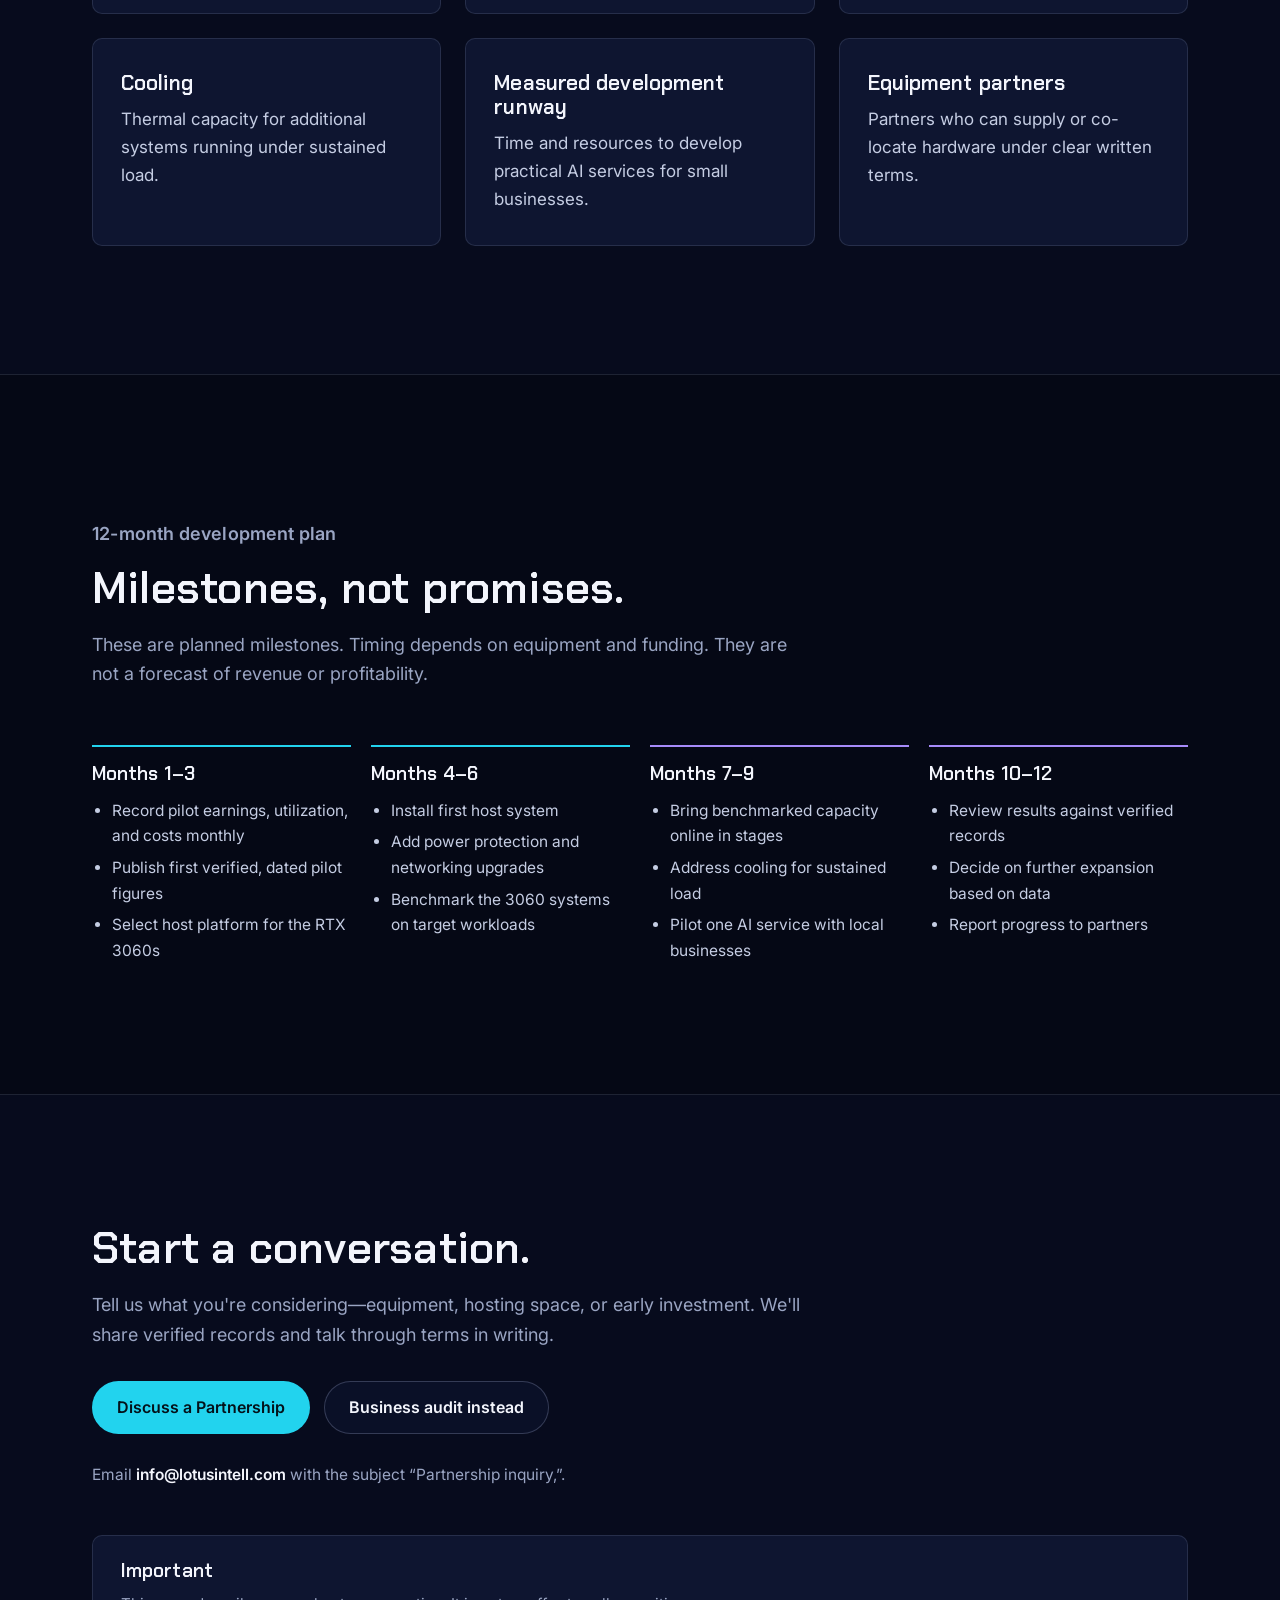
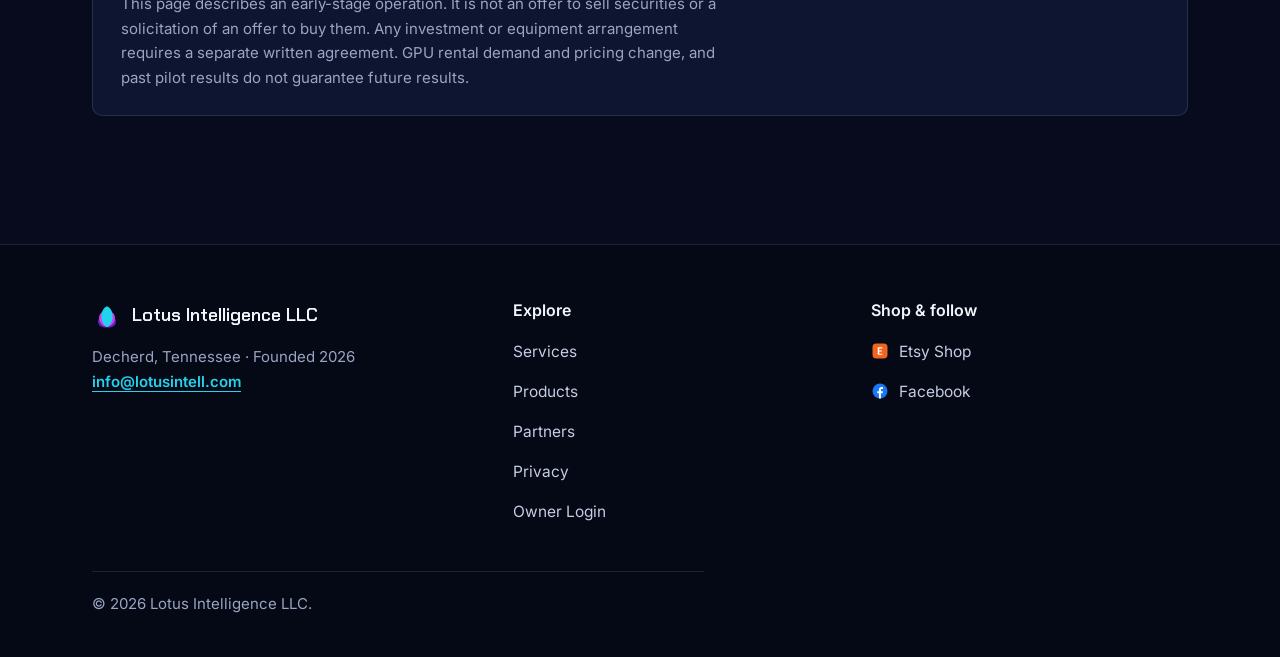
==== commit bdc09b90: "Add owner-reported pilot utilization and rates; remove phone contact" ====
--- a/partners/index.html
+++ b/partners/index.html
@@ -70,9 +70,8 @@
     <p style="margin-top:14px;">Our next stage focuses on suitable GPU host systems, reliable networking, power protection, cooling, and a measured development runway.</p>
     <div class="hero-ctas">
       <a class="btn btn-primary" href="mailto:info@lotusintell.com?subject=Partnership%20inquiry">Discuss a Partnership</a>
-      <a class="btn btn-secondary" href="tel:+19313088967">Call 931-308-8967</a>
-    </div>
-    <p class="contact-line">Email <strong>info@lotusintell.com</strong> with the subject “Partnership inquiry,” or call <strong>931-308-8967</strong>.</p>
+    </div>
+    <p class="contact-line">Email <strong>info@lotusintell.com</strong> with the subject “Partnership inquiry,”.</p>
   </div>
 </section>
 
@@ -109,25 +108,24 @@
 <section class="structure" aria-labelledby="evidence-title">
   <div class="wrap">
     <div class="section-head">
-      <p class="kicker">Operating evidence</p>
-      <h2 id="evidence-title">Dated, verified records only.</h2>
-      <p>We publish pilot figures only after they are checked against source records, with the date of each figure. Until then, we share records directly with serious partners.</p>
+      <p class="kicker">Operating pilot · Owner-reported November 4, 2026</p>
+      <h2 id="evidence-title">95% reported GPU rental utilization.</h2>
+      <p>Our single RTX 3090 pilot is seeing strong rental use. That early demand supports our next step: adding suitable host systems and measuring demand for additional capacity.</p>
     </div>
     <div class="table-wrap">
       <table>
-        <caption>Figures are added only with a verification date and source. Nothing on this page is a forecast.</caption>
-        <thead>
-          <tr><th scope="col">Measure</th><th scope="col">Figure</th><th scope="col">Period / as of</th><th scope="col">Source</th></tr>
-        </thead>
+        <caption>Owner-reported November 4, 2026. Utilization reporting dates and supporting records are not yet published.</caption>
+        <thead><tr><th scope="col">Measure</th><th scope="col">Reported figure</th><th scope="col">Context</th></tr></thead>
         <tbody>
-          <!-- CJ: replace each "Pending verification" with a figure ONLY after checking it against the source record. Include the date. -->
-          <tr><th scope="row">Rental earnings</th><td class="pending">Pending verification</td><td>—</td><td>Lium account records</td></tr>
-          <tr><th scope="row">Utilization</th><td class="pending">Pending verification</td><td>—</td><td>Lium rental history</td></tr>
-          <tr><th scope="row">Operating expenses</th><td class="pending">Pending verification</td><td>—</td><td>Power and equipment records</td></tr>
-          <tr><th scope="row">Equipment inventory</th><td class="pending">Pending verification</td><td>—</td><td>Purchase records / serial numbers</td></tr>
+          <tr><th scope="row">GPU rental utilization</th><td><strong>95%</strong></td><td>Single RTX 3090 pilot. Measurement window to be documented. Rental occupancy, not GPU processor load.</td></tr>
+          <tr><th scope="row">Current Lotus listed rate</th><td><strong>$0.37 / GPU-hour</strong></td><td>37 cents per rented GPU-hour. Existing rentals may have a different effective billing rate.</td></tr>
+          <tr><th scope="row">Lium recommended rate</th><td><strong>$0.16 / GPU-hour</strong></td><td>16 cents per GPU-hour, as reported by the owner for this pilot.</td></tr>
+          <tr><th scope="row">Electricity rate</th><td><strong>$0.11 / kWh</strong></td><td>11 cents per kilowatt-hour. Actual power expense depends on whole-system consumption and any additional utility charges.</td></tr>
         </tbody>
       </table>
     </div>
+    <p class="fine">Our listed rate is approximately 2.31 times the reported platform recommendation. Utilization may span earlier prices; it does not establish 95% occupancy at $0.37/hour. These figures describe one operating pilot, not fleet-wide demand or net profit.</p>
+    <p class="fine">Rental earnings and margins will be reported separately using actual billed rates, platform fees, metered power, and other operating costs.</p>
   </div>
 </section>
 
@@ -174,7 +172,7 @@
       <a class="btn btn-primary" href="mailto:info@lotusintell.com?subject=Partnership%20inquiry">Discuss a Partnership</a>
       <a class="btn btn-secondary" href="/#contact">Business audit instead</a>
     </div>
-    <p class="contact-line">Email <strong>info@lotusintell.com</strong> with the subject “Partnership inquiry,” or call <strong>931-308-8967</strong>.</p>
+    <p class="contact-line">Email <strong>info@lotusintell.com</strong> with the subject “Partnership inquiry,”.</p>
     <div class="disclaimer" style="margin-top:48px;">
       <h2>Important</h2>
       <p>This page describes an early-stage operation. It is not an offer to sell securities or a solicitation of an offer to buy them. Any investment or equipment arrangement requires a separate written agreement. GPU rental demand and pricing change, and past pilot results do not guarantee future results.</p>
@@ -190,7 +188,7 @@
       <div>
         <a class="brand" href="/"><svg viewBox="0 0 40 40" aria-hidden="true"><use href="#lotusIconFilled"/></svg><span>Lotus Intelligence LLC</span></a>
         <p style="margin-top:14px;">Decherd, Tennessee · Founded 2026</p>
-        <p><a href="mailto:info@lotusintell.com" class="text-link">info@lotusintell.com</a> · <a href="tel:+19313088967" class="text-link">931-308-8967</a></p>
+        <p><a href="mailto:info@lotusintell.com" class="text-link">info@lotusintell.com</a></p>
       </div>
       <nav aria-labelledby="footer-explore">
         <h2 id="footer-explore">Explore</h2>
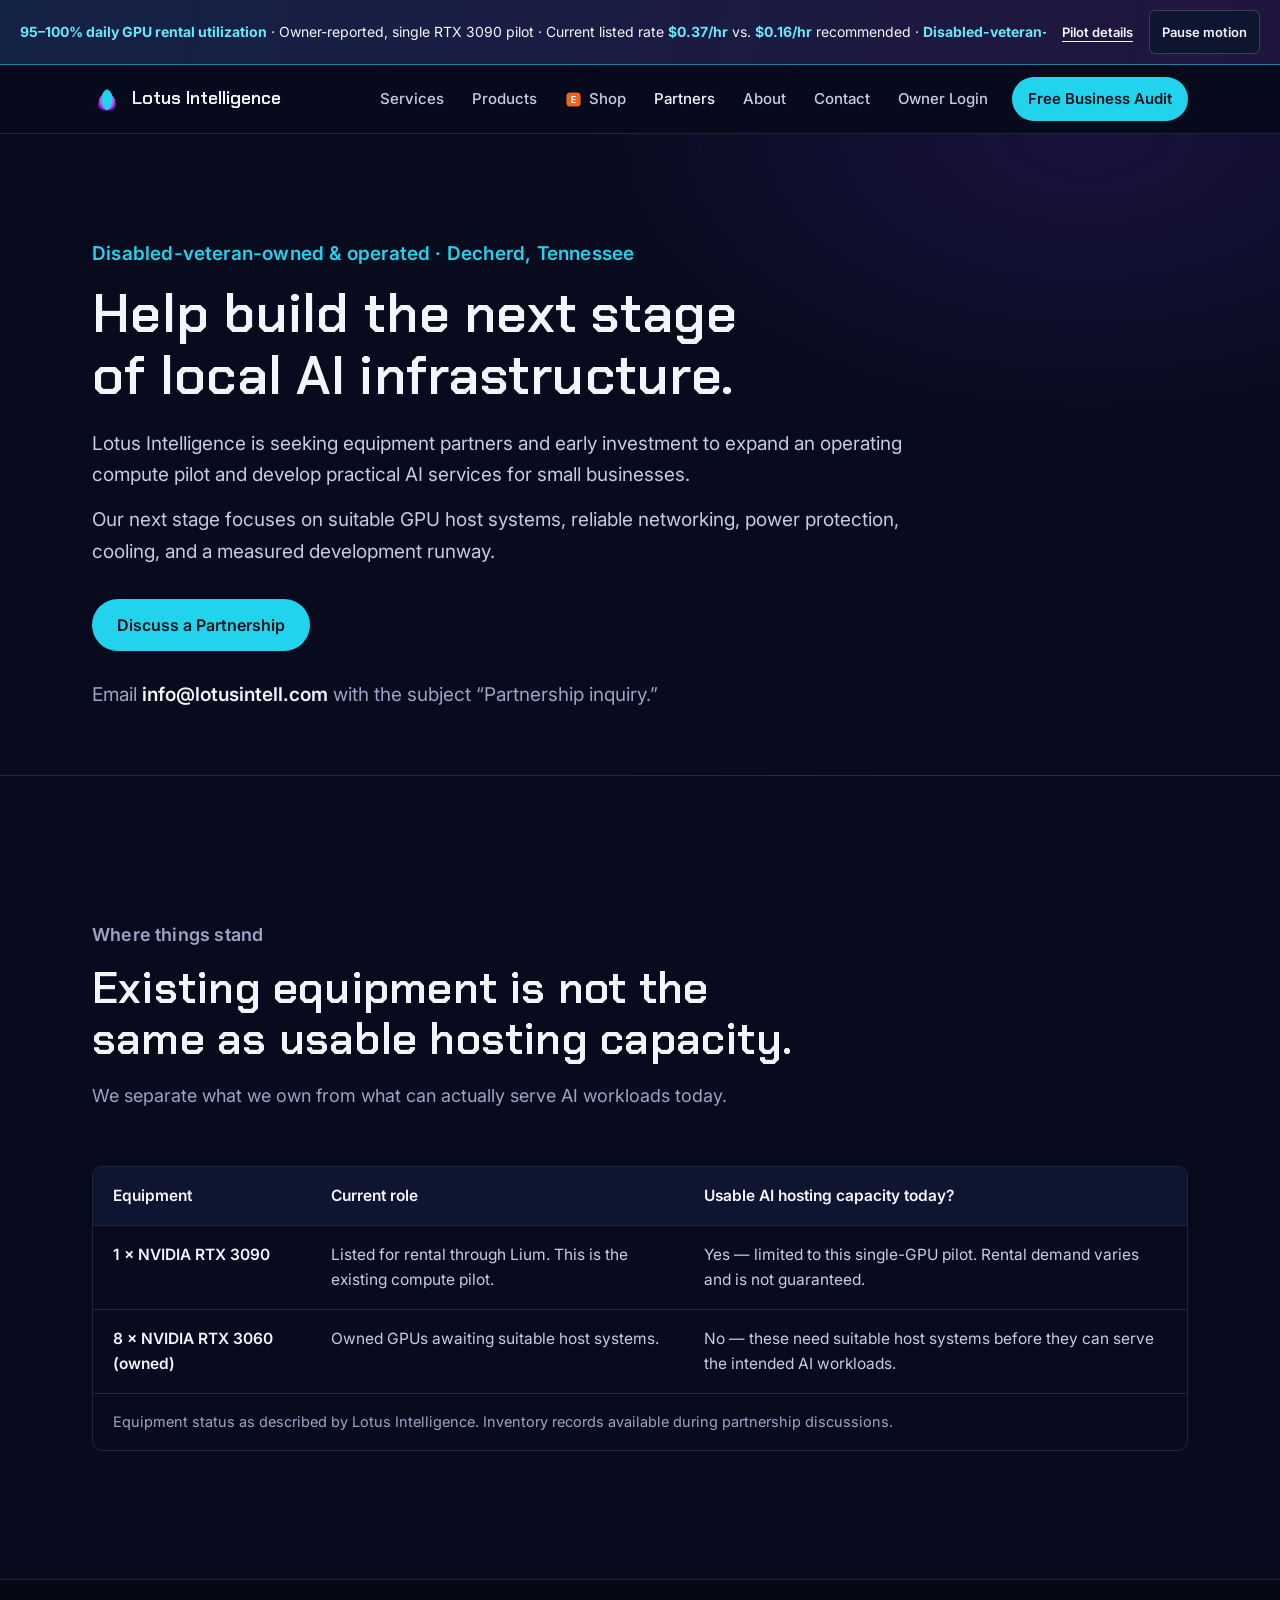
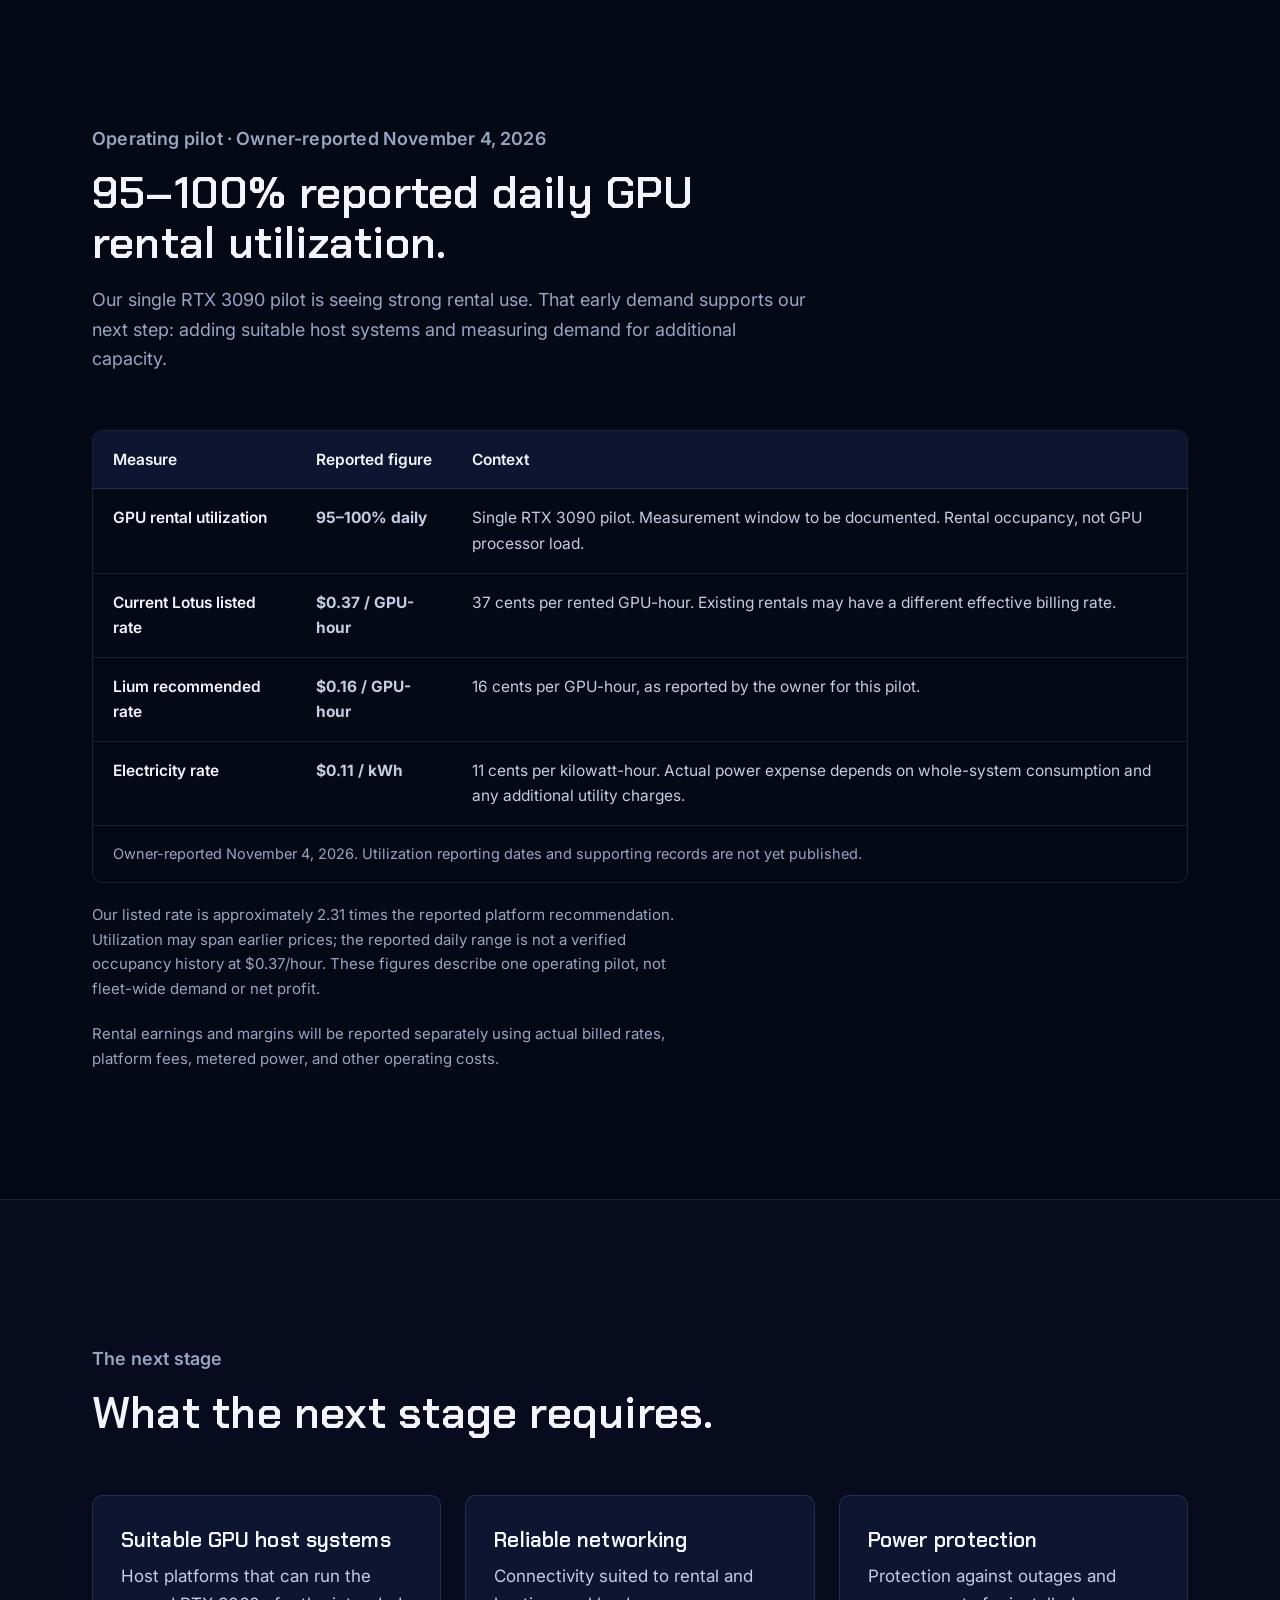
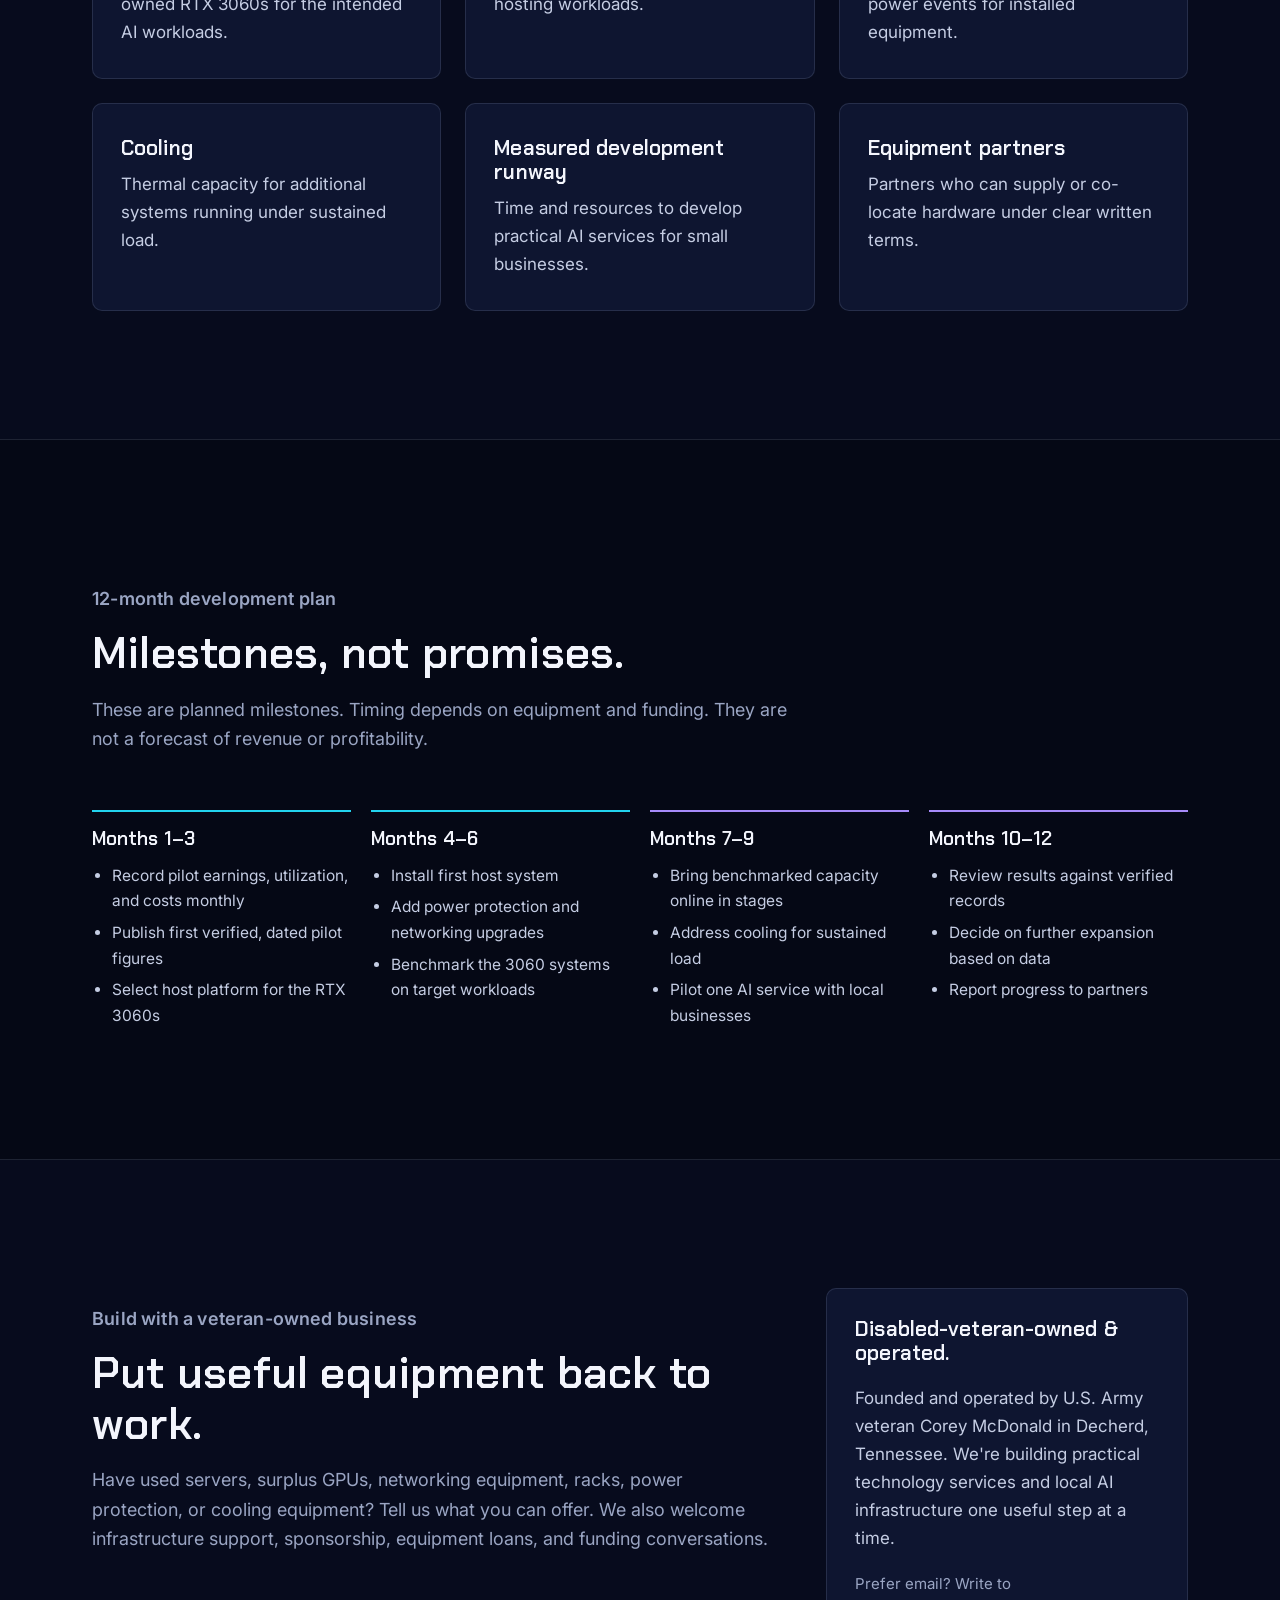
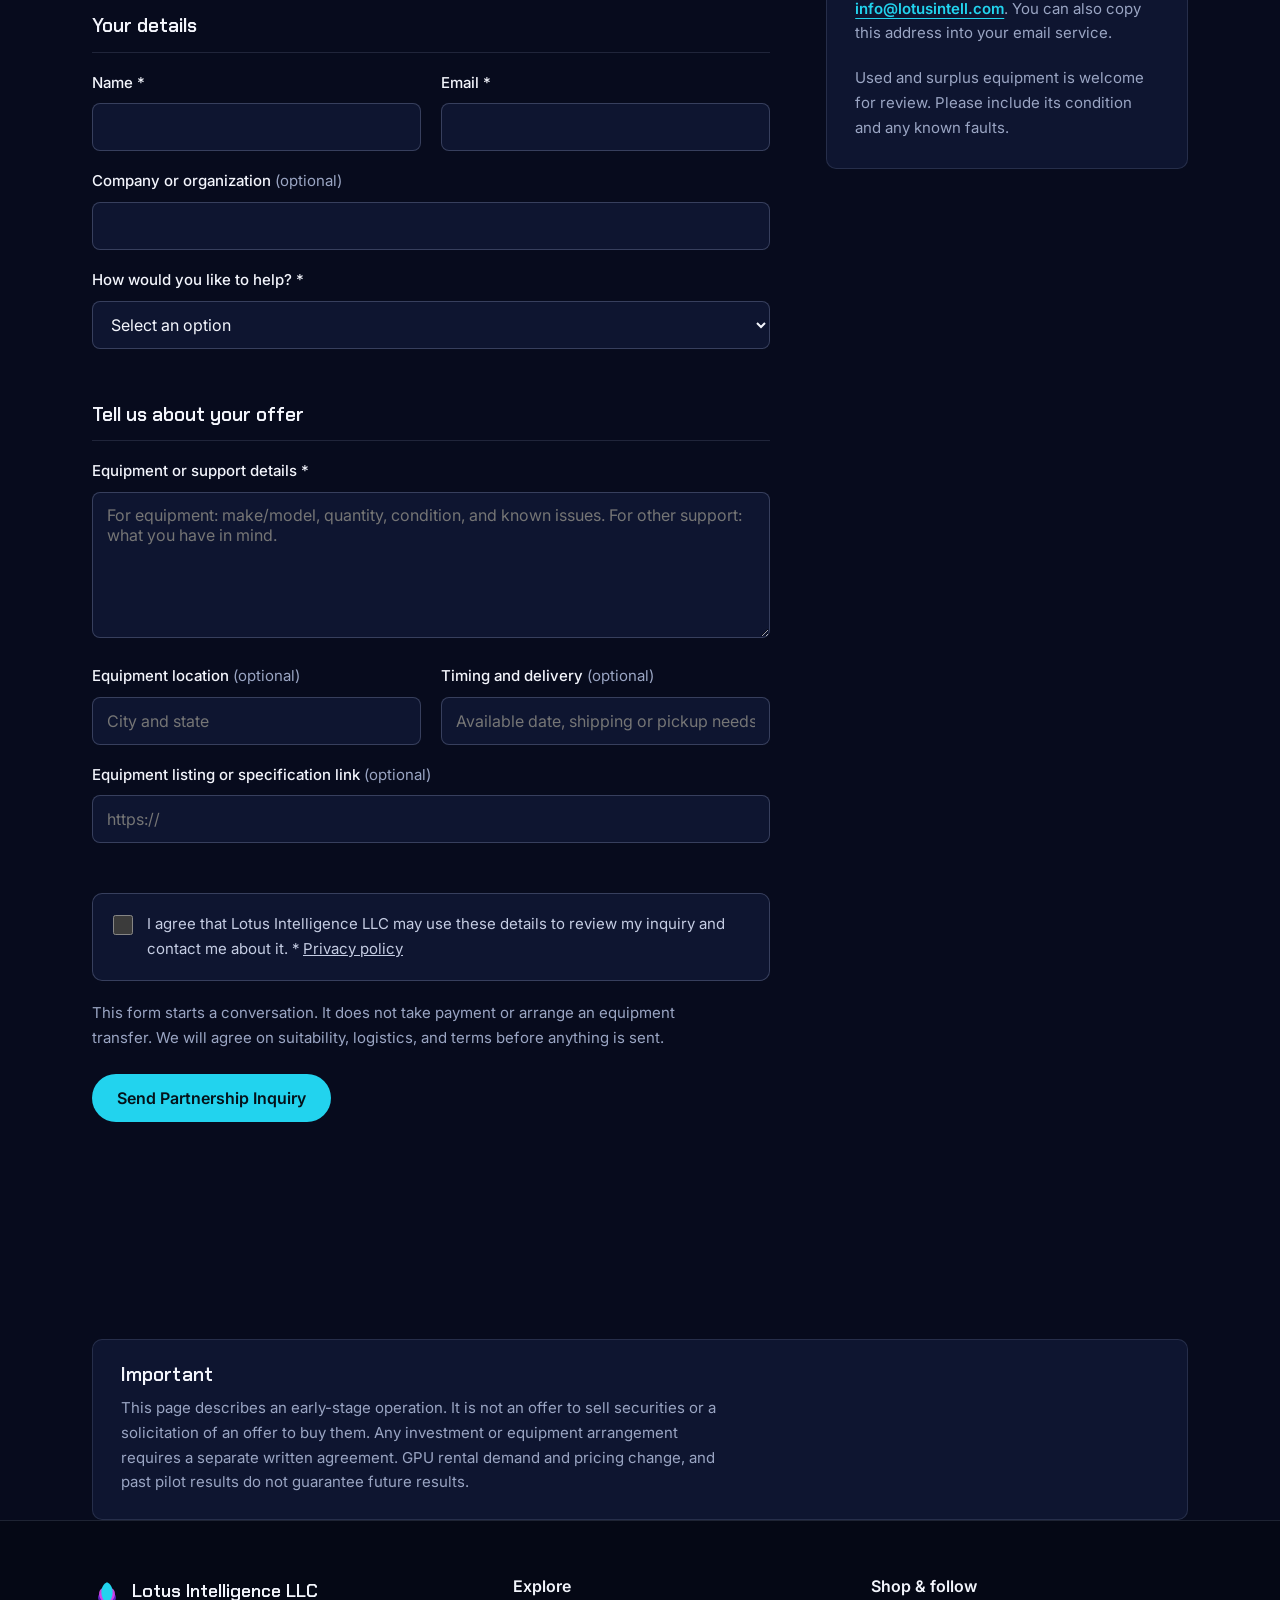
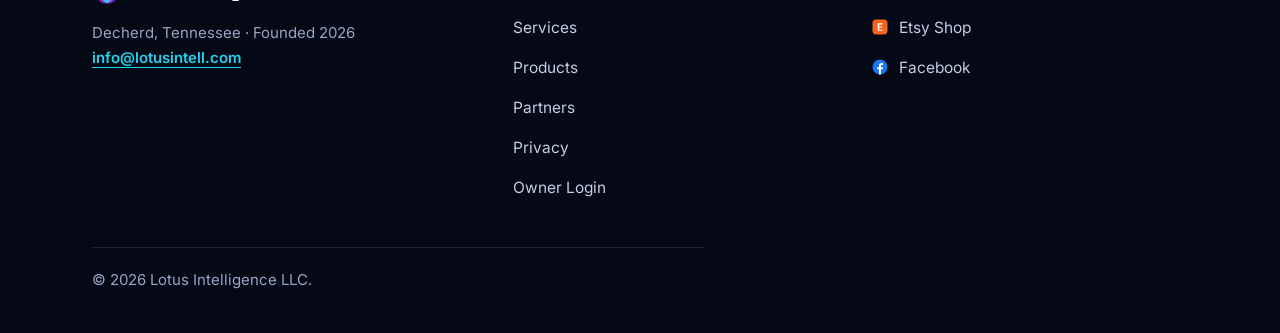
==== commit 2b40f248: "Add partnership inquiry form, veteran identity, and pilot highlights banner" ====
--- a/partners/index.html
+++ b/partners/index.html
@@ -35,6 +35,17 @@
   </defs>
 </svg>
 
+<aside class="pilot-banner" aria-label="Lotus pilot highlights">
+  <div class="pilot-banner-window">
+    <div class="pilot-banner-track">
+      <p><strong>95–100% daily GPU rental utilization</strong> · Owner-reported, single RTX 3090 pilot · Current listed rate <strong>$0.37/hr</strong> vs. <strong>$0.16/hr</strong> recommended · <strong>Disabled-veteran-owned &amp; operated</strong></p>
+      <p aria-hidden="true"><strong>95–100% daily GPU rental utilization</strong> · Owner-reported, single RTX 3090 pilot · Current listed rate <strong>$0.37/hr</strong> vs. <strong>$0.16/hr</strong> recommended · <strong>Disabled-veteran-owned &amp; operated</strong></p>
+    </div>
+  </div>
+  <a href="/partners/#evidence-title" class="pilot-details">Pilot details</a>
+  <button class="banner-pause" type="button" aria-pressed="false" hidden>Pause motion</button>
+</aside>
+
 <header class="site-header">
   <div class="wrap nav">
     <a class="brand" href="/" aria-label="Lotus Intelligence home">
@@ -64,14 +75,14 @@
 
 <section class="page-hero" aria-labelledby="page-title">
   <div class="wrap">
-    <p class="kicker">Partnerships</p>
+    <p class="kicker">Disabled-veteran-owned &amp; operated · Decherd, Tennessee</p>
     <h1 id="page-title">Help build the next stage of local AI infrastructure.</h1>
     <p>Lotus Intelligence is seeking equipment partners and early investment to expand an operating compute pilot and develop practical AI services for small businesses.</p>
     <p style="margin-top:14px;">Our next stage focuses on suitable GPU host systems, reliable networking, power protection, cooling, and a measured development runway.</p>
     <div class="hero-ctas">
-      <a class="btn btn-primary" href="mailto:info@lotusintell.com?subject=Partnership%20inquiry">Discuss a Partnership</a>
-    </div>
-    <p class="contact-line">Email <strong>info@lotusintell.com</strong> with the subject “Partnership inquiry,”.</p>
+      <a class="btn btn-primary" href="#partnership-contact">Discuss a Partnership</a>
+    </div>
+    <p class="contact-line">Email <strong>info@lotusintell.com</strong> with the subject “Partnership inquiry.”</p>
   </div>
 </section>
 
@@ -109,7 +120,7 @@
   <div class="wrap">
     <div class="section-head">
       <p class="kicker">Operating pilot · Owner-reported November 4, 2026</p>
-      <h2 id="evidence-title">95% reported GPU rental utilization.</h2>
+      <h2 id="evidence-title">95–100% reported daily GPU rental utilization.</h2>
       <p>Our single RTX 3090 pilot is seeing strong rental use. That early demand supports our next step: adding suitable host systems and measuring demand for additional capacity.</p>
     </div>
     <div class="table-wrap">
@@ -117,14 +128,14 @@
         <caption>Owner-reported November 4, 2026. Utilization reporting dates and supporting records are not yet published.</caption>
         <thead><tr><th scope="col">Measure</th><th scope="col">Reported figure</th><th scope="col">Context</th></tr></thead>
         <tbody>
-          <tr><th scope="row">GPU rental utilization</th><td><strong>95%</strong></td><td>Single RTX 3090 pilot. Measurement window to be documented. Rental occupancy, not GPU processor load.</td></tr>
+          <tr><th scope="row">GPU rental utilization</th><td><strong>95–100% daily</strong></td><td>Single RTX 3090 pilot. Measurement window to be documented. Rental occupancy, not GPU processor load.</td></tr>
           <tr><th scope="row">Current Lotus listed rate</th><td><strong>$0.37 / GPU-hour</strong></td><td>37 cents per rented GPU-hour. Existing rentals may have a different effective billing rate.</td></tr>
           <tr><th scope="row">Lium recommended rate</th><td><strong>$0.16 / GPU-hour</strong></td><td>16 cents per GPU-hour, as reported by the owner for this pilot.</td></tr>
           <tr><th scope="row">Electricity rate</th><td><strong>$0.11 / kWh</strong></td><td>11 cents per kilowatt-hour. Actual power expense depends on whole-system consumption and any additional utility charges.</td></tr>
         </tbody>
       </table>
     </div>
-    <p class="fine">Our listed rate is approximately 2.31 times the reported platform recommendation. Utilization may span earlier prices; it does not establish 95% occupancy at $0.37/hour. These figures describe one operating pilot, not fleet-wide demand or net profit.</p>
+    <p class="fine">Our listed rate is approximately 2.31 times the reported platform recommendation. Utilization may span earlier prices; the reported daily range is not a verified occupancy history at $0.37/hour. These figures describe one operating pilot, not fleet-wide demand or net profit.</p>
     <p class="fine">Rental earnings and margins will be reported separately using actual billed rates, platform fees, metered power, and other operating costs.</p>
   </div>
 </section>
@@ -162,23 +173,66 @@
   </div>
 </section>
 
-<section aria-labelledby="talk-title">
-  <div class="wrap">
-    <div class="section-head" style="margin-bottom:32px;">
-      <h2 id="talk-title">Start a conversation.</h2>
-      <p>Tell us what you're considering—equipment, hosting space, or early investment. We'll share verified records and talk through terms in writing.</p>
-    </div>
-    <div class="hero-ctas">
-      <a class="btn btn-primary" href="mailto:info@lotusintell.com?subject=Partnership%20inquiry">Discuss a Partnership</a>
-      <a class="btn btn-secondary" href="/#contact">Business audit instead</a>
-    </div>
-    <p class="contact-line">Email <strong>info@lotusintell.com</strong> with the subject “Partnership inquiry,”.</p>
-    <div class="disclaimer" style="margin-top:48px;">
+<section id="partnership-contact" aria-labelledby="talk-title">
+  <div class="wrap contact-grid">
+    <div>
+      <div class="section-head">
+        <p class="kicker">Build with a veteran-owned business</p>
+        <h2 id="talk-title">Put useful equipment back to work.</h2>
+        <p>Have used servers, surplus GPUs, networking equipment, racks, power protection, or cooling equipment? Tell us what you can offer. We also welcome infrastructure support, sponsorship, equipment loans, and funding conversations.</p>
+      </div>
+      <form id="partnerForm" class="audit-form" action="https://formspree.io/f/mqevnjey" method="POST">
+        <input type="hidden" name="_subject" value="Lotus partnership / equipment inquiry">
+        <input type="hidden" name="inquiry_type" value="Partnership and equipment support">
+        <fieldset>
+          <legend>Your details</legend>
+          <div class="field-grid">
+            <div class="field"><label for="p-name">Name *</label><input id="p-name" name="name" required autocomplete="name" maxlength="150"></div>
+            <div class="field"><label for="p-email">Email *</label><input id="p-email" name="email" type="email" required autocomplete="email" maxlength="254"></div>
+          </div>
+          <div class="field"><label for="p-org">Company or organization <span class="optional">(optional)</span></label><input id="p-org" name="organization" autocomplete="organization" maxlength="200"></div>
+          <div class="field"><label for="p-type">How would you like to help? *</label>
+            <select id="p-type" name="support_type" required>
+              <option value="">Select an option</option>
+              <option>Hardware donation — new, used, or surplus</option>
+              <option>Discounted equipment sale</option>
+              <option>Equipment loan or hosting partnership</option>
+              <option>Infrastructure, networking, power, or cooling</option>
+              <option>Financial contribution or sponsorship</option>
+              <option>Investment conversation</option>
+              <option>Other partnership</option>
+            </select>
+          </div>
+        </fieldset>
+        <fieldset>
+          <legend>Tell us about your offer</legend>
+          <div class="field"><label for="p-details">Equipment or support details *</label><textarea id="p-details" name="details" required rows="6" maxlength="6000" placeholder="For equipment: make/model, quantity, condition, and known issues. For other support: what you have in mind."></textarea></div>
+          <div class="field-grid">
+            <div class="field"><label for="p-location">Equipment location <span class="optional">(optional)</span></label><input id="p-location" name="equipment_location" maxlength="250" placeholder="City and state"></div>
+            <div class="field"><label for="p-logistics">Timing and delivery <span class="optional">(optional)</span></label><input id="p-logistics" name="timing_delivery" maxlength="500" placeholder="Available date, shipping or pickup needs"></div>
+          </div>
+          <div class="field"><label for="p-link">Equipment listing or specification link <span class="optional">(optional)</span></label><input id="p-link" name="equipment_link" type="url" placeholder="https://" maxlength="2000"></div>
+        </fieldset>
+        <div class="partner-honeypot" aria-hidden="true"><label for="p-trap">Leave this field empty</label><input id="p-trap" name="_gotcha" tabindex="-1" autocomplete="off"></div>
+        <div class="consent-box"><label><input type="checkbox" name="consent" required><span>I agree that Lotus Intelligence LLC may use these details to review my inquiry and contact me about it. * <a href="/privacy">Privacy policy</a></span></label></div>
+        <p class="fine">This form starts a conversation. It does not take payment or arrange an equipment transfer. We will agree on suitability, logistics, and terms before anything is sent.</p>
+        <div class="form-actions" style="margin-top:24px;"><button class="btn btn-primary" type="submit">Send Partnership Inquiry</button></div>
+        <p class="field-note" role="status" aria-live="polite"></p>
+      </form>
+    </div>
+    <aside class="contact-card" aria-labelledby="partner-contact-title">
+      <h3 id="partner-contact-title">Disabled-veteran-owned &amp; operated.</h3>
+      <p>Founded and operated by U.S. Army veteran Corey McDonald in Decherd, Tennessee. We're building practical technology services and local AI infrastructure one useful step at a time.</p>
+      <p class="fine">Prefer email? Write to <a class="text-link" href="mailto:info@lotusintell.com?subject=Partnership%20inquiry">info@lotusintell.com</a>. You can also copy this address into your email service.</p>
+      <p class="fine">Used and surplus equipment is welcome for review. Please include its condition and any known faults.</p>
+    </aside>
+  </div>
+</section>
+
+<div class="wrap">    <div class="disclaimer" style="margin-top:48px;">
       <h2>Important</h2>
       <p>This page describes an early-stage operation. It is not an offer to sell securities or a solicitation of an offer to buy them. Any investment or equipment arrangement requires a separate written agreement. GPU rental demand and pricing change, and past pilot results do not guarantee future results.</p>
-    </div>
-  </div>
-</section>
+    </div></div>
 
 </main>
 
--- a/assets/site.css
+++ b/assets/site.css
@@ -329,3 +329,24 @@
   .print-signature{display:block !important; margin-top:30px; font-size:13px;}
   .print-signature .sig-line{display:inline-block; width:260px; border-bottom:1px solid #000; margin:0 10px;}
 }
+
+/* Pilot highlights: decorative motion with a readable static fallback. */
+.pilot-banner{display:flex;align-items:center;gap:16px;padding:10px 20px;background:linear-gradient(100deg,#142246,#21153f);border-bottom:1px solid var(--cyan-soft);color:var(--white);font-size:14px;}
+.pilot-banner-window{min-width:0;flex:1;overflow:hidden;}
+.pilot-banner-track{display:flex;width:max-content;animation:pilot-scroll 48s linear infinite;}
+.pilot-banner-track p{flex:none;max-width:none;white-space:nowrap;padding-right:64px;}
+.pilot-banner-track strong{color:#67e8f9;}
+.pilot-details,.banner-pause{flex:none;color:var(--white);font:600 13px var(--body);}
+.pilot-details{padding:12px 0;text-underline-offset:4px;}
+.banner-pause{background:var(--panel);border:1px solid var(--line-2);border-radius:6px;min-height:44px;padding:8px 12px;cursor:pointer;}
+.pilot-banner:hover .pilot-banner-track,.pilot-banner:focus-within .pilot-banner-track,.pilot-banner.is-paused .pilot-banner-track{animation-play-state:paused;}
+.field select{width:100%;min-height:48px;background:var(--panel);color:var(--white);border:1px solid var(--line-2);border-radius:8px;padding:12px 14px;font:16px var(--body);}
+.partner-honeypot{position:absolute;left:-10000px;width:1px;height:1px;overflow:hidden;}
+#partnerForm button:disabled{opacity:.65;cursor:wait;}
+@keyframes pilot-scroll{to{transform:translateX(-50%);}}
+.no-js .pilot-banner-track{animation:none;width:auto;}
+.no-js .pilot-banner-track p{white-space:normal;padding:0;}
+.no-js .pilot-banner-track p[aria-hidden]{display:none;}
+@media(max-width:600px){.pilot-banner{gap:10px;padding:8px 12px;flex-wrap:wrap;}.pilot-banner-window{flex-basis:100%;}.pilot-details{margin-right:auto;}}
+@media(prefers-reduced-motion:reduce){.pilot-banner-track{animation:none;width:auto;}.pilot-banner-track p{white-space:normal;padding:0;}.pilot-banner-track p[aria-hidden],.banner-pause{display:none;}}
+@media print{.pilot-banner{display:none!important;}}
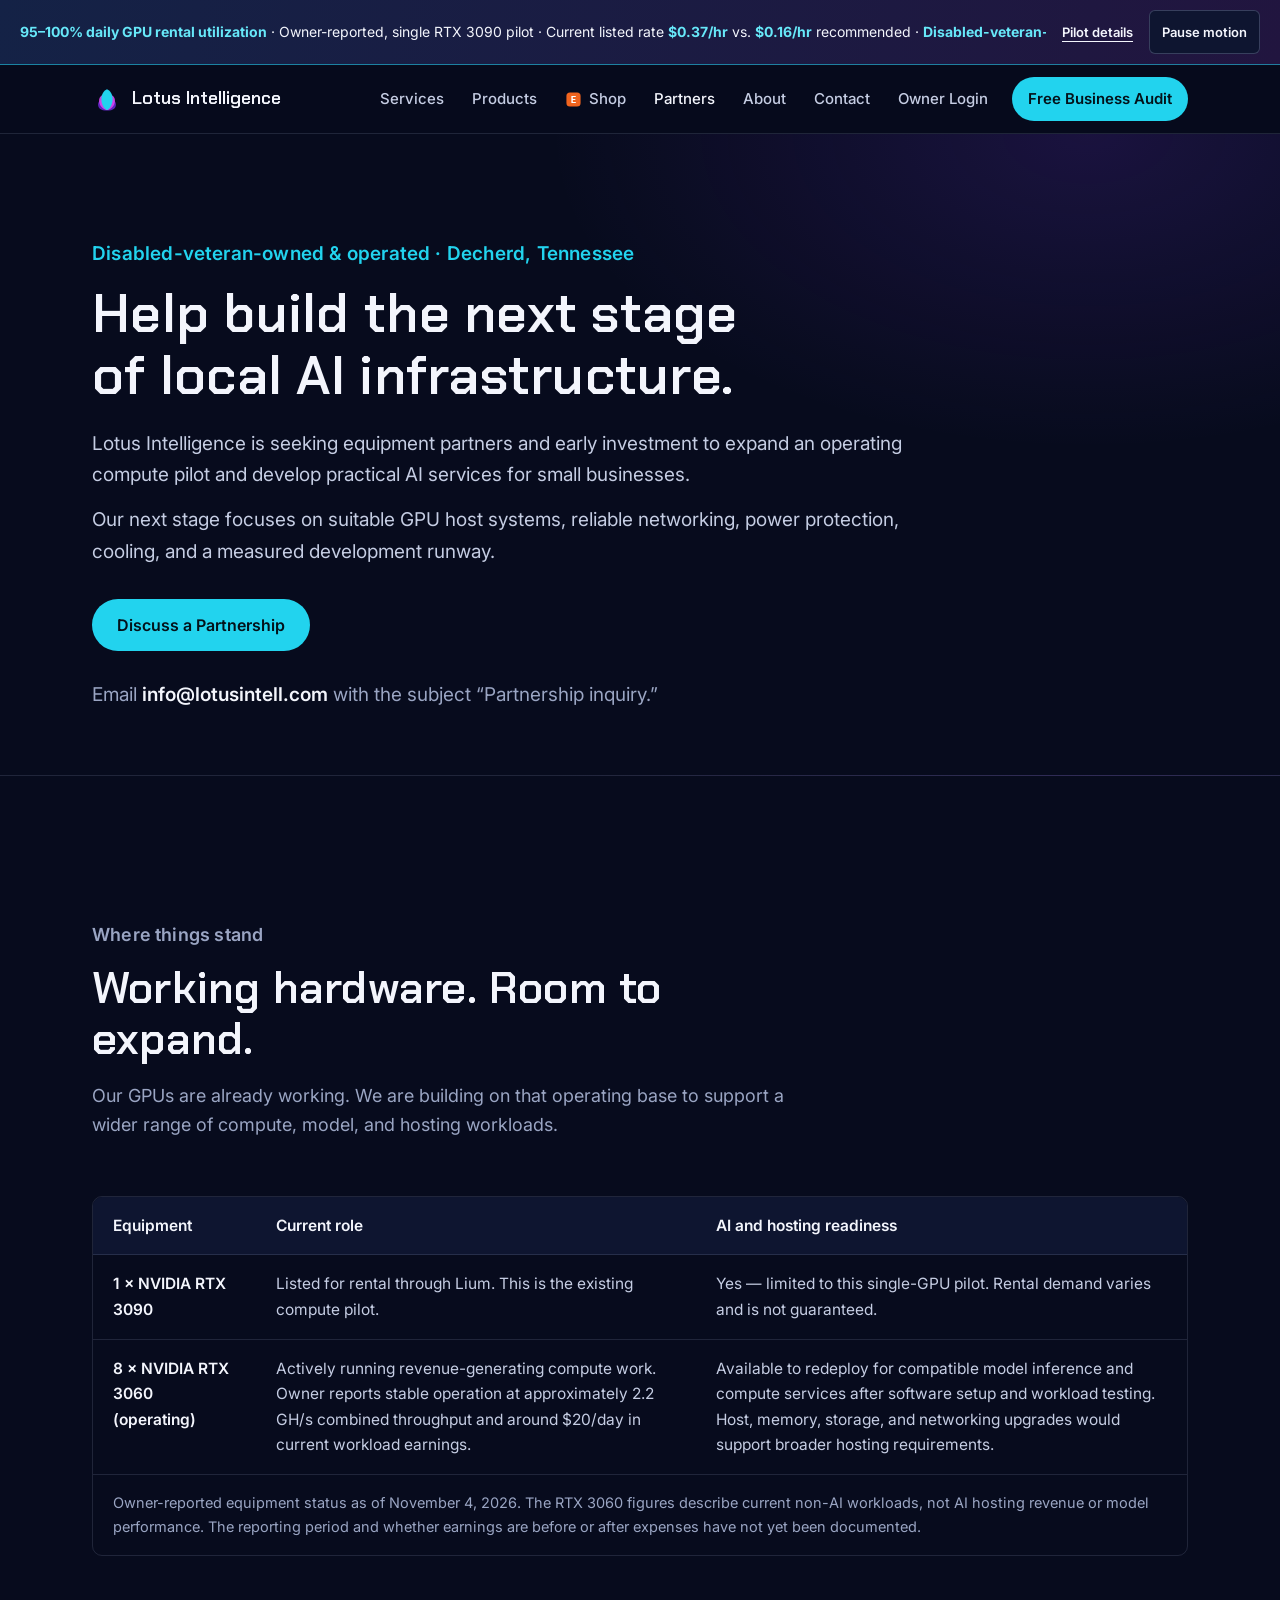
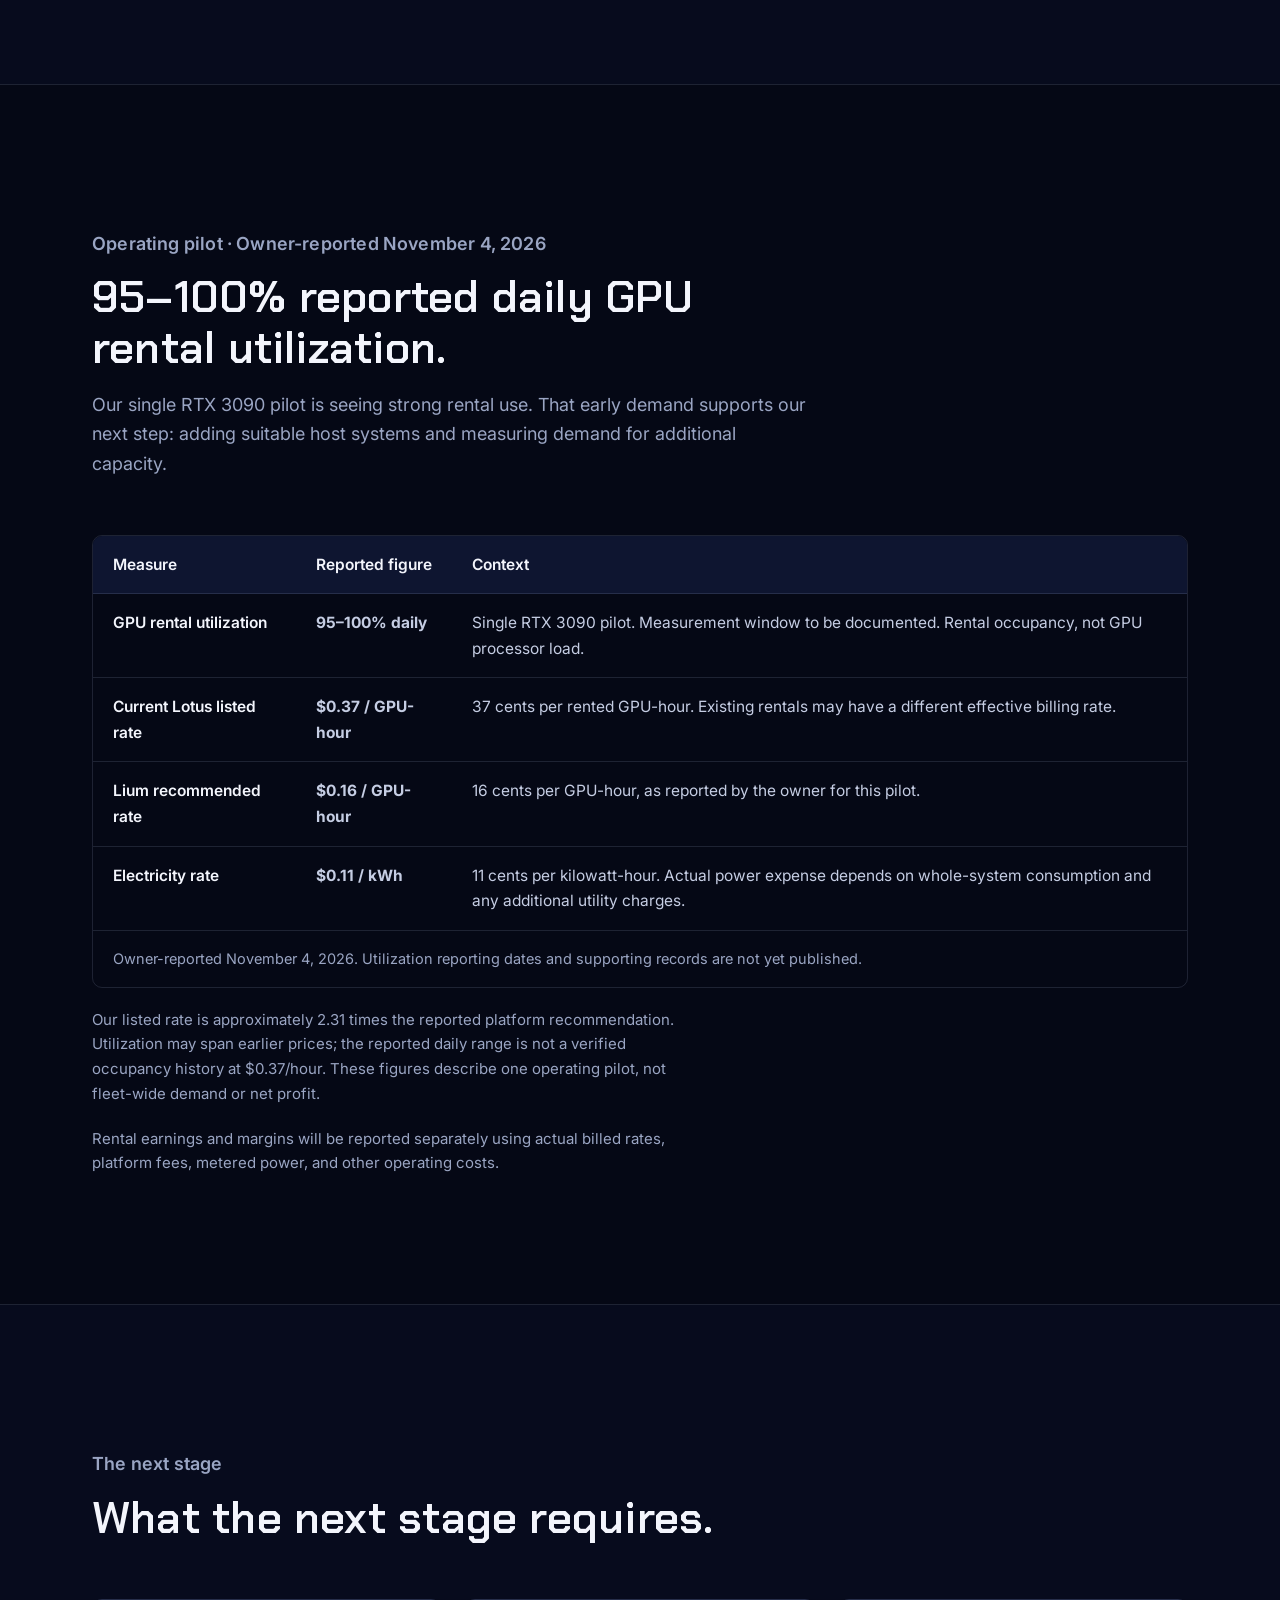
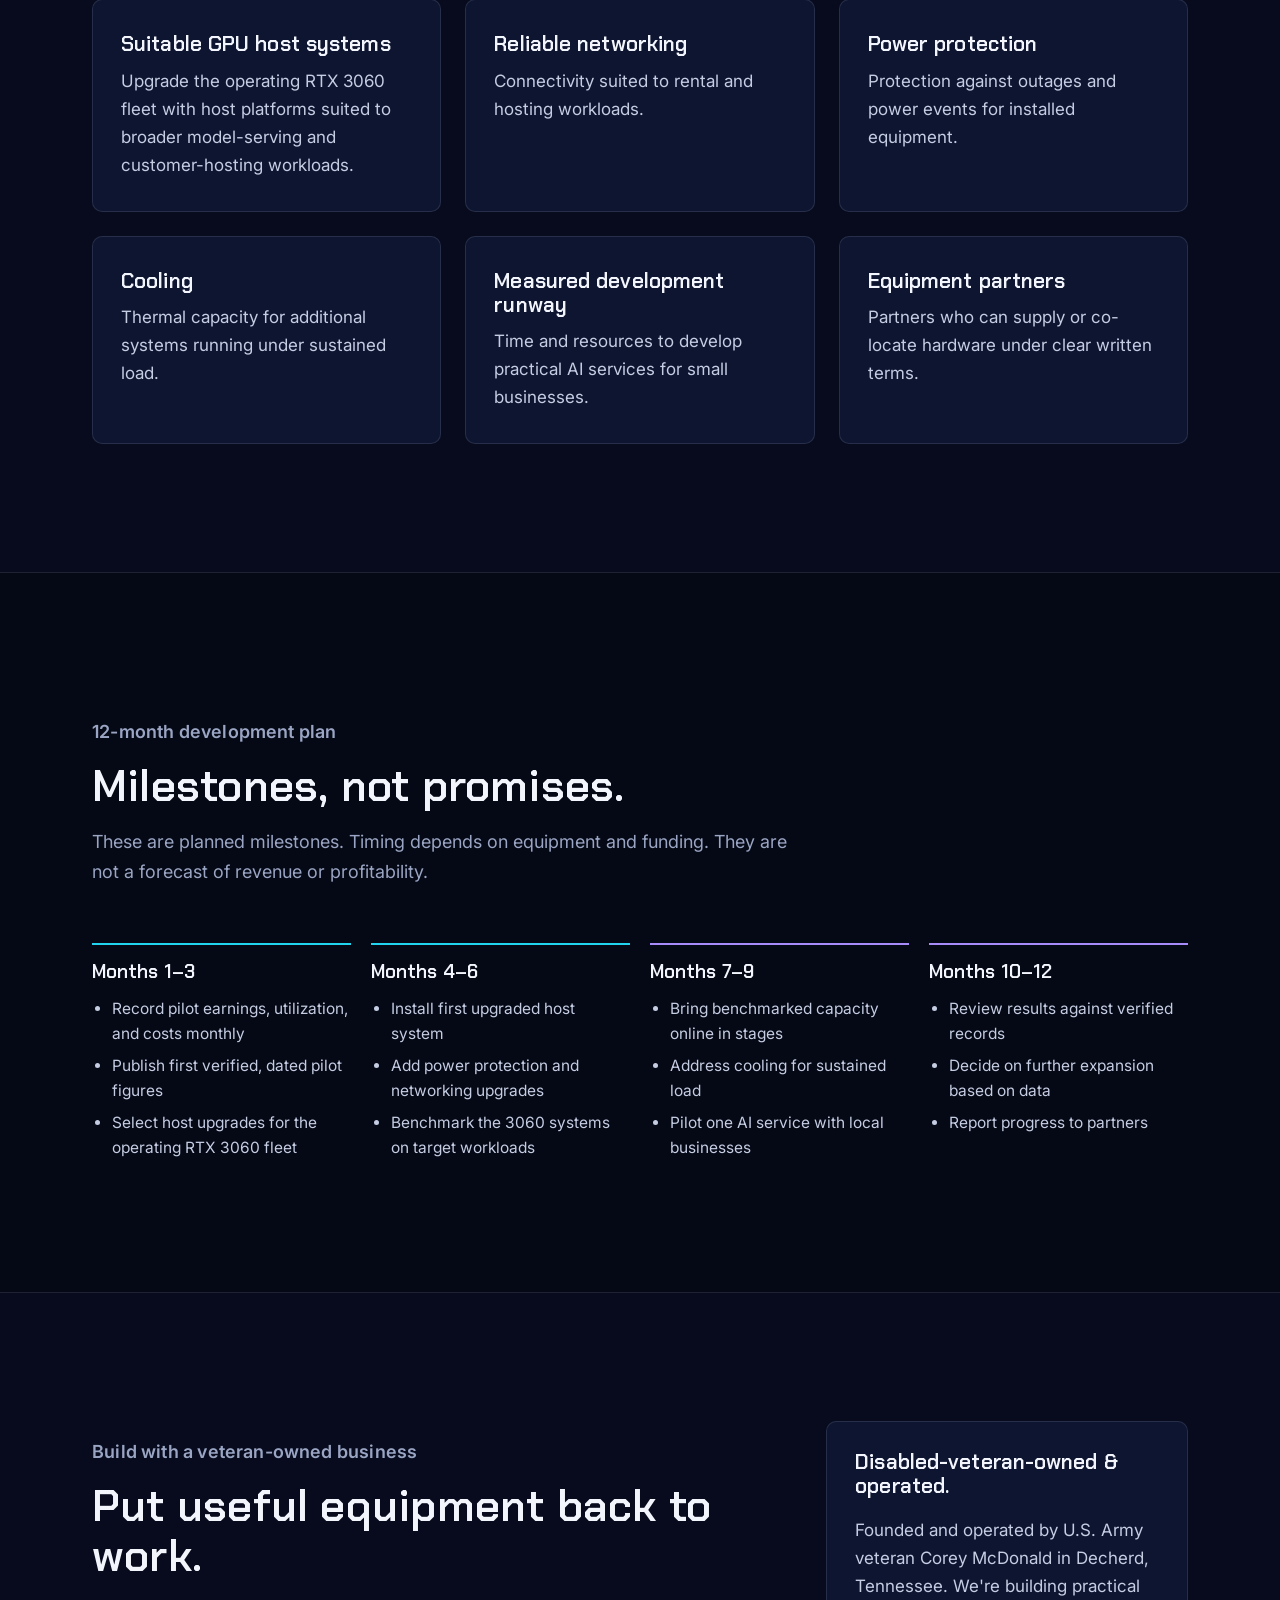
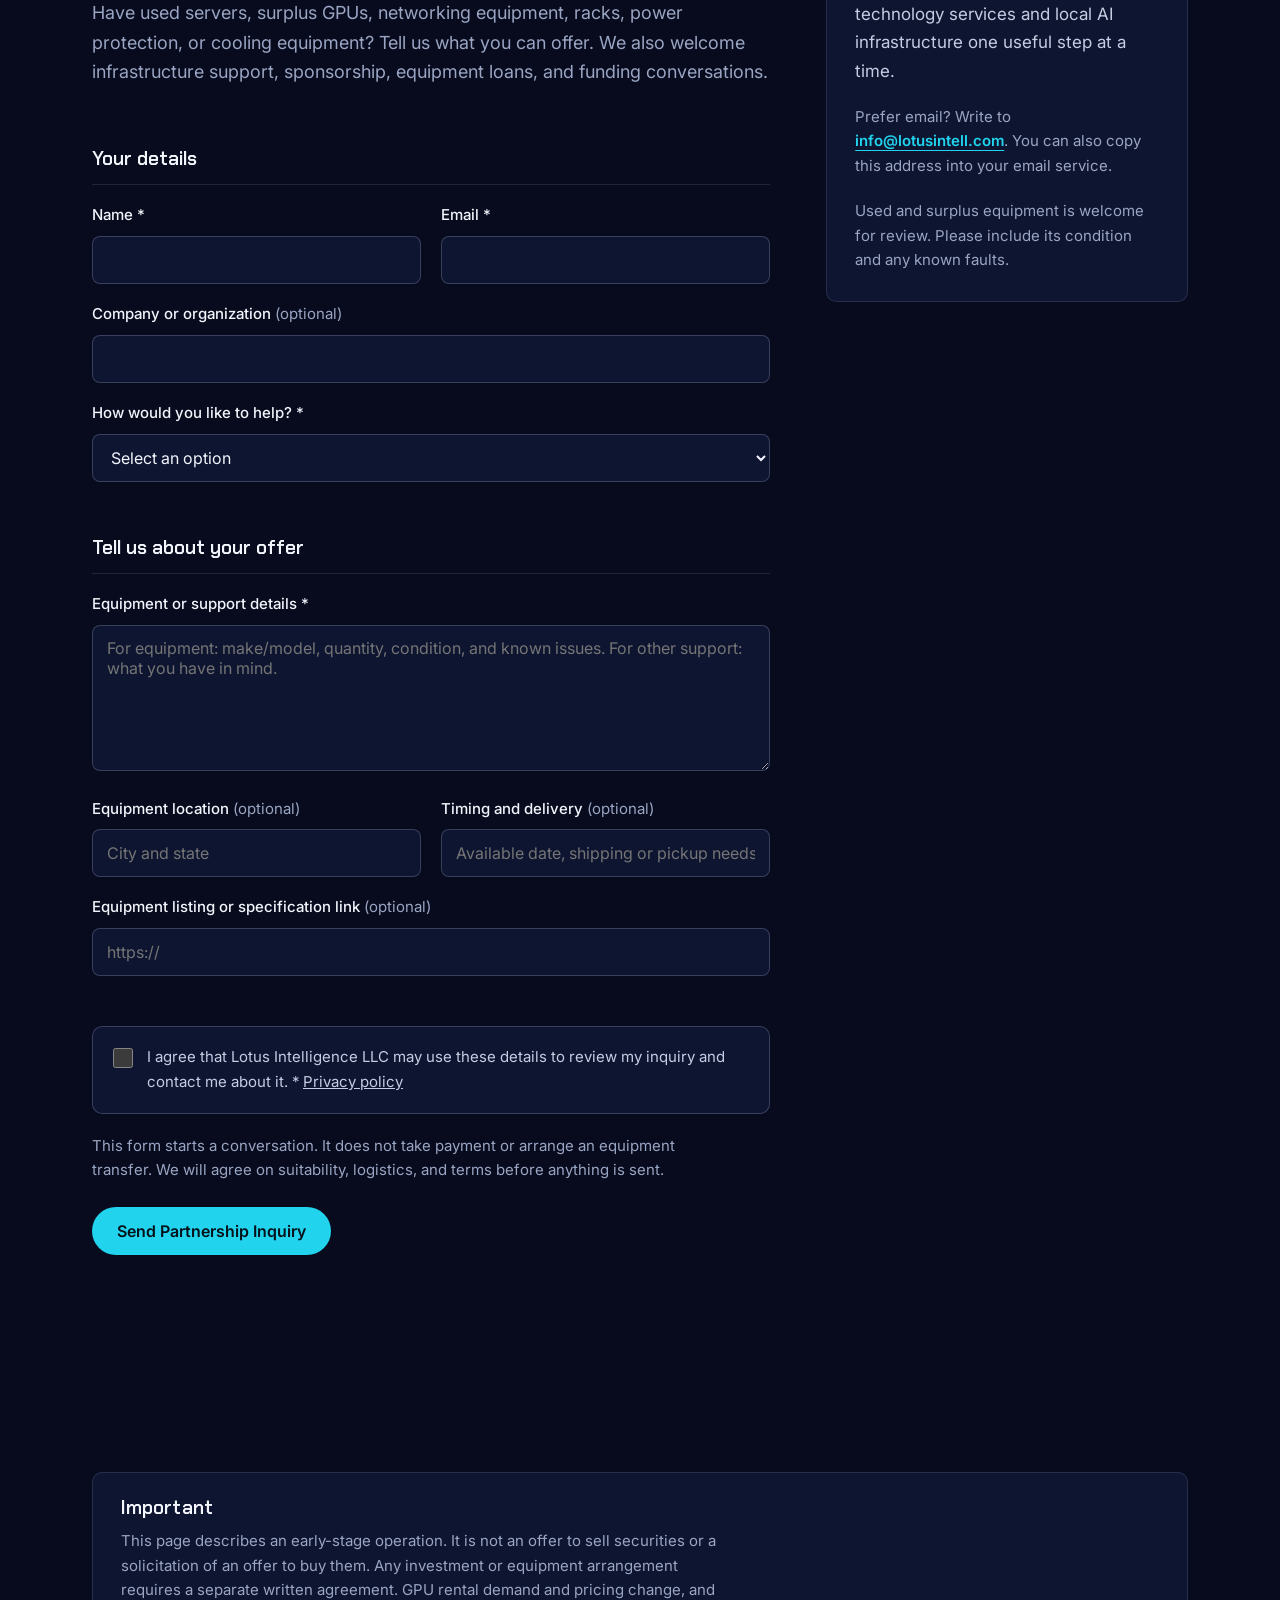
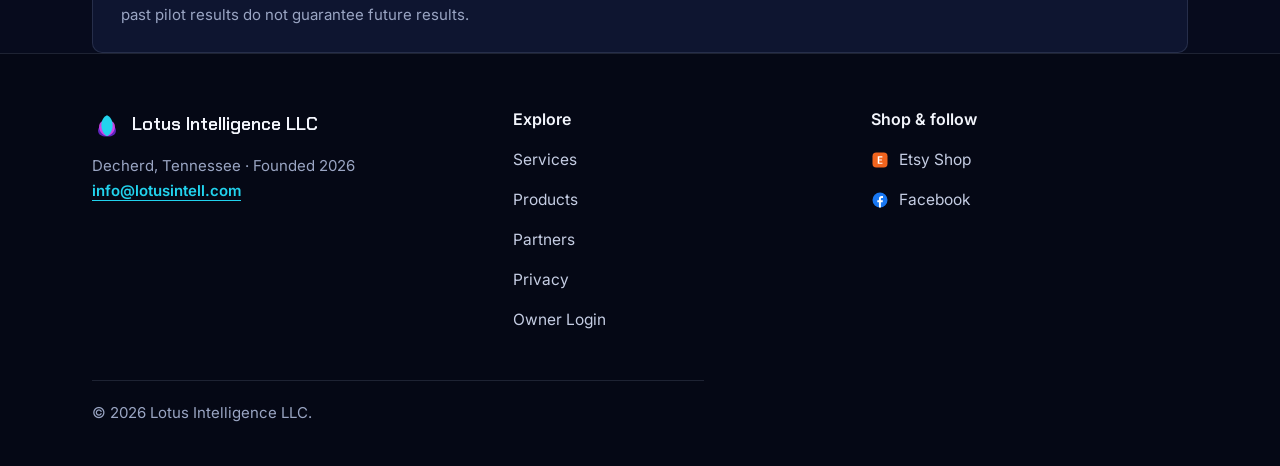
==== commit 7993e65b: "Describe operating RTX 3060 fleet and owner-reported non-AI workload figures" ====
--- a/partners/index.html
+++ b/partners/index.html
@@ -90,14 +90,14 @@
   <div class="wrap">
     <div class="section-head">
       <p class="kicker">Where things stand</p>
-      <h2 id="today-title">Existing equipment is not the same as usable hosting capacity.</h2>
-      <p>We separate what we own from what can actually serve AI workloads today.</p>
+      <h2 id="today-title">Working hardware. Room to expand.</h2>
+      <p>Our GPUs are already working. We are building on that operating base to support a wider range of compute, model, and hosting workloads.</p>
     </div>
     <div class="table-wrap">
       <table>
-        <caption>Equipment status as described by Lotus Intelligence. Inventory records available during partnership discussions.</caption>
+        <caption>Owner-reported equipment status as of November 4, 2026. The RTX 3060 figures describe current non-AI workloads, not AI hosting revenue or model performance. The reporting period and whether earnings are before or after expenses have not yet been documented.</caption>
         <thead>
-          <tr><th scope="col">Equipment</th><th scope="col">Current role</th><th scope="col">Usable AI hosting capacity today?</th></tr>
+          <tr><th scope="col">Equipment</th><th scope="col">Current role</th><th scope="col">AI and hosting readiness</th></tr>
         </thead>
         <tbody>
           <tr>
@@ -106,9 +106,9 @@
             <td>Yes — limited to this single-GPU pilot. Rental demand varies and is not guaranteed.</td>
           </tr>
           <tr>
-            <th scope="row">8 × NVIDIA RTX 3060 (owned)</th>
-            <td>Owned GPUs awaiting suitable host systems.</td>
-            <td>No — these need suitable host systems before they can serve the intended AI workloads.</td>
+            <th scope="row">8 × NVIDIA RTX 3060 (operating)</th>
+            <td>Actively running revenue-generating compute work. Owner reports stable operation at approximately 2.2 GH/s combined throughput and around $20/day in current workload earnings.</td>
+            <td>Available to redeploy for compatible model inference and compute services after software setup and workload testing. Host, memory, storage, and networking upgrades would support broader hosting requirements.</td>
           </tr>
         </tbody>
       </table>
@@ -147,7 +147,7 @@
       <h2 id="needs-title">What the next stage requires.</h2>
     </div>
     <div class="grid-3">
-      <article class="card"><h3>Suitable GPU host systems</h3><p>Host platforms that can run the owned RTX 3060s for the intended AI workloads.</p></article>
+      <article class="card"><h3>Suitable GPU host systems</h3><p>Upgrade the operating RTX 3060 fleet with host platforms suited to broader model-serving and customer-hosting workloads.</p></article>
       <article class="card"><h3>Reliable networking</h3><p>Connectivity suited to rental and hosting workloads.</p></article>
       <article class="card"><h3>Power protection</h3><p>Protection against outages and power events for installed equipment.</p></article>
       <article class="card"><h3>Cooling</h3><p>Thermal capacity for additional systems running under sustained load.</p></article>
@@ -165,8 +165,8 @@
       <p>These are planned milestones. Timing depends on equipment and funding. They are not a forecast of revenue or profitability.</p>
     </div>
     <ol class="milestones">
-      <li><h3>Months 1–3</h3><ul><li>Record pilot earnings, utilization, and costs monthly</li><li>Publish first verified, dated pilot figures</li><li>Select host platform for the RTX 3060s</li></ul></li>
-      <li><h3>Months 4–6</h3><ul><li>Install first host system</li><li>Add power protection and networking upgrades</li><li>Benchmark the 3060 systems on target workloads</li></ul></li>
+      <li><h3>Months 1–3</h3><ul><li>Record pilot earnings, utilization, and costs monthly</li><li>Publish first verified, dated pilot figures</li><li>Select host upgrades for the operating RTX 3060 fleet</li></ul></li>
+      <li><h3>Months 4–6</h3><ul><li>Install first upgraded host system</li><li>Add power protection and networking upgrades</li><li>Benchmark the 3060 systems on target workloads</li></ul></li>
       <li><h3>Months 7–9</h3><ul><li>Bring benchmarked capacity online in stages</li><li>Address cooling for sustained load</li><li>Pilot one AI service with local businesses</li></ul></li>
       <li><h3>Months 10–12</h3><ul><li>Review results against verified records</li><li>Decide on further expansion based on data</li><li>Report progress to partners</li></ul></li>
     </ol>
